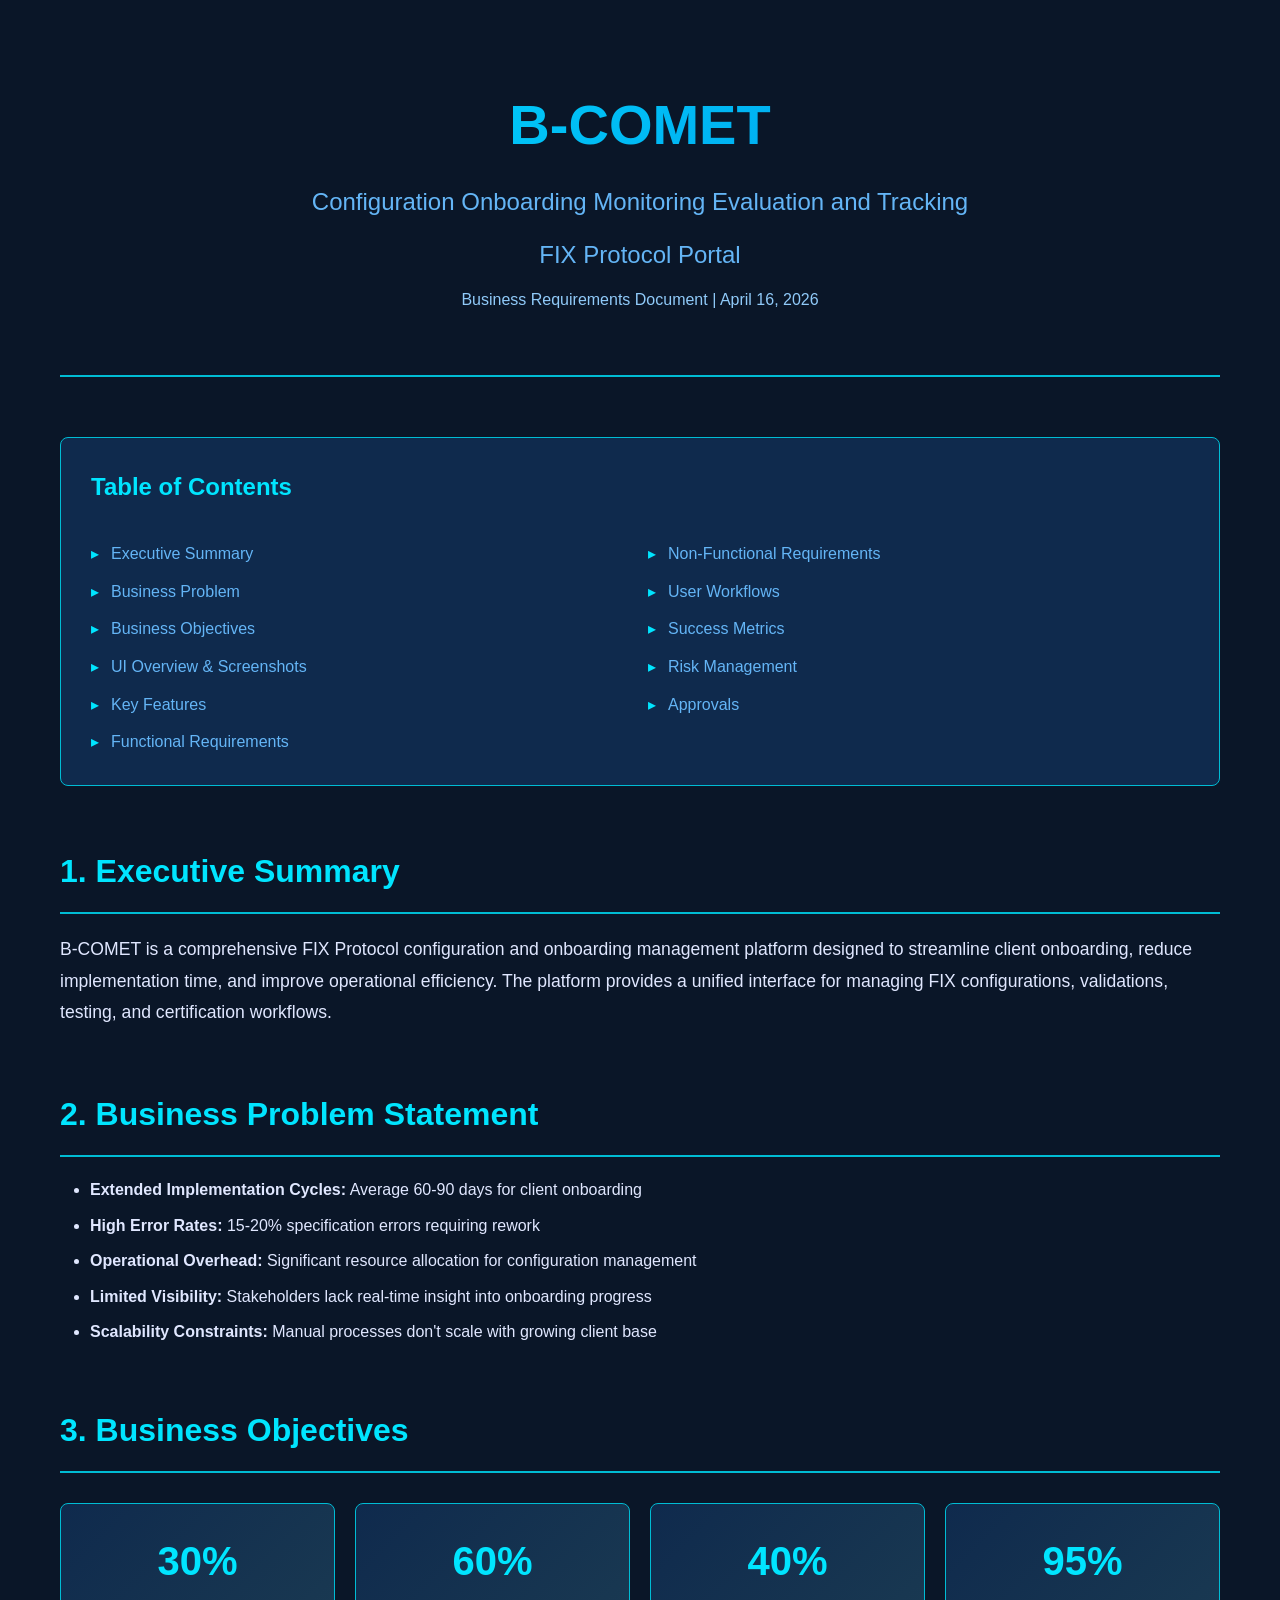
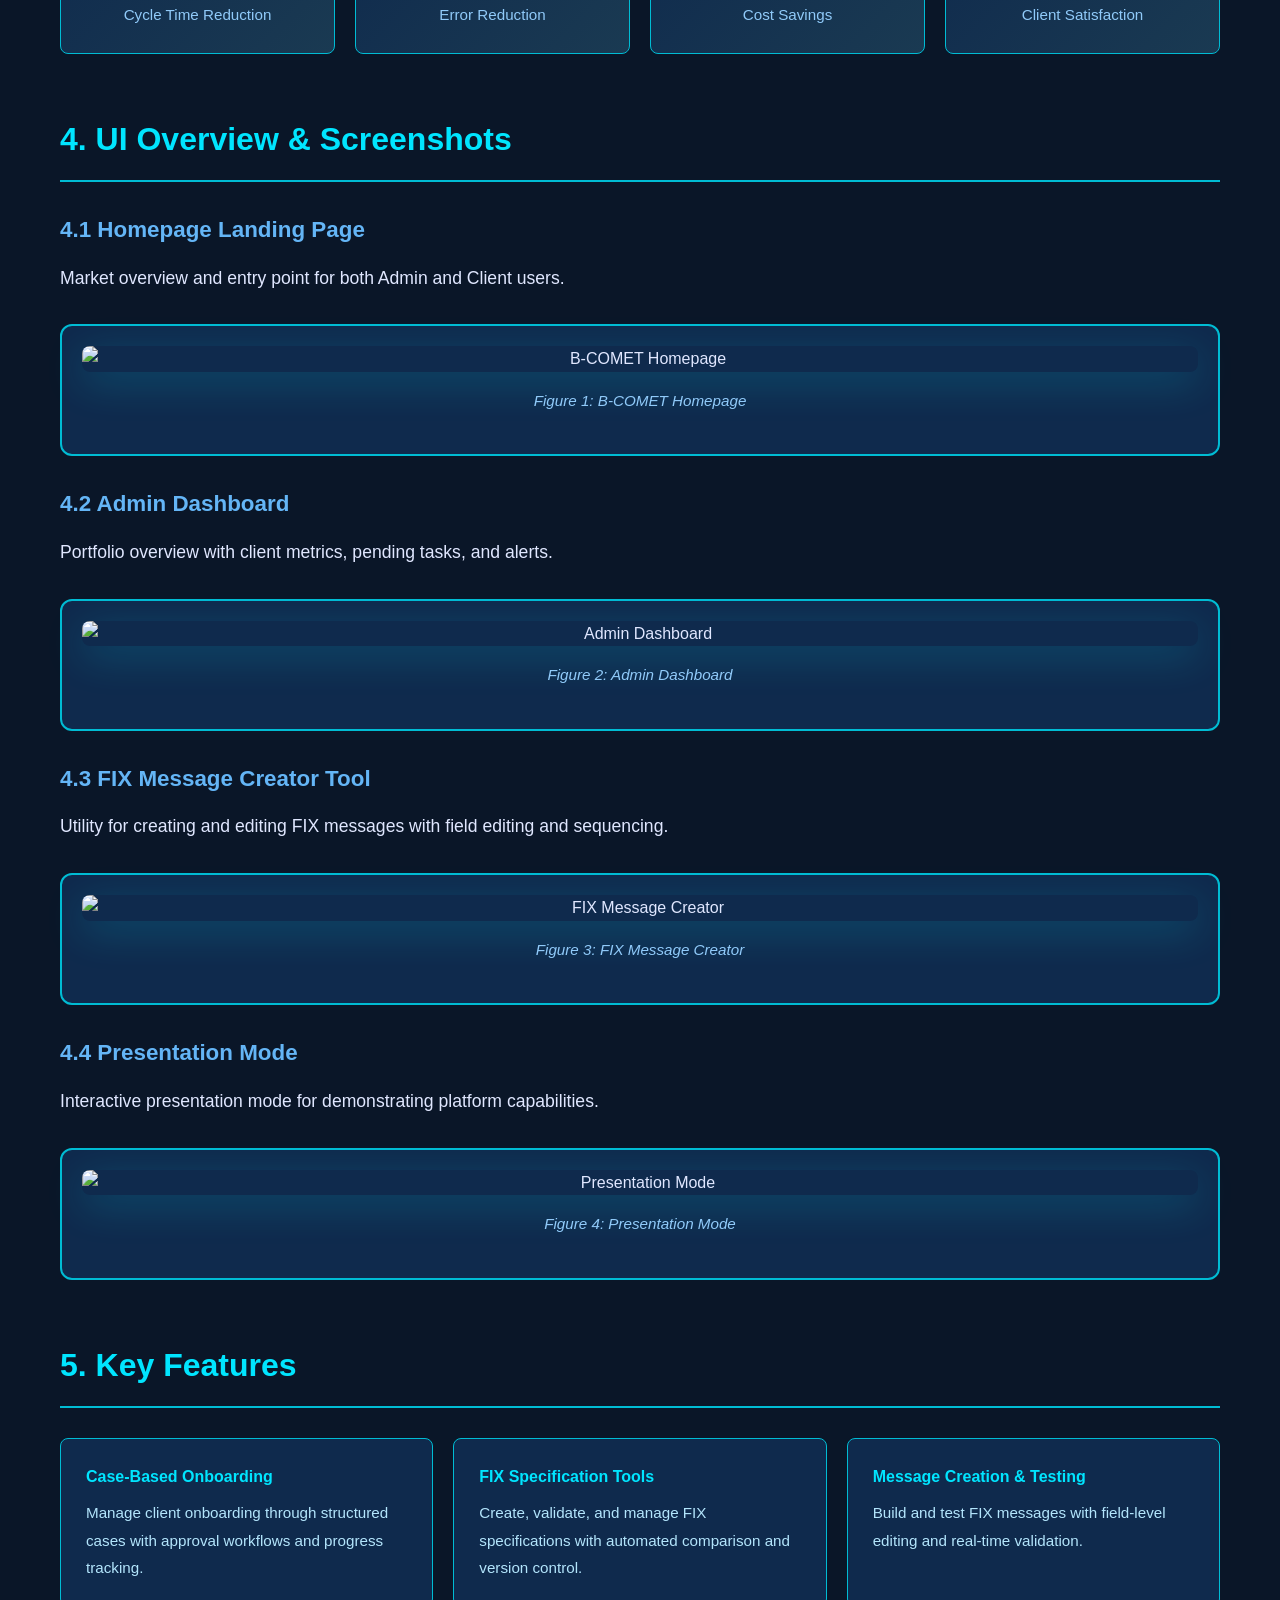
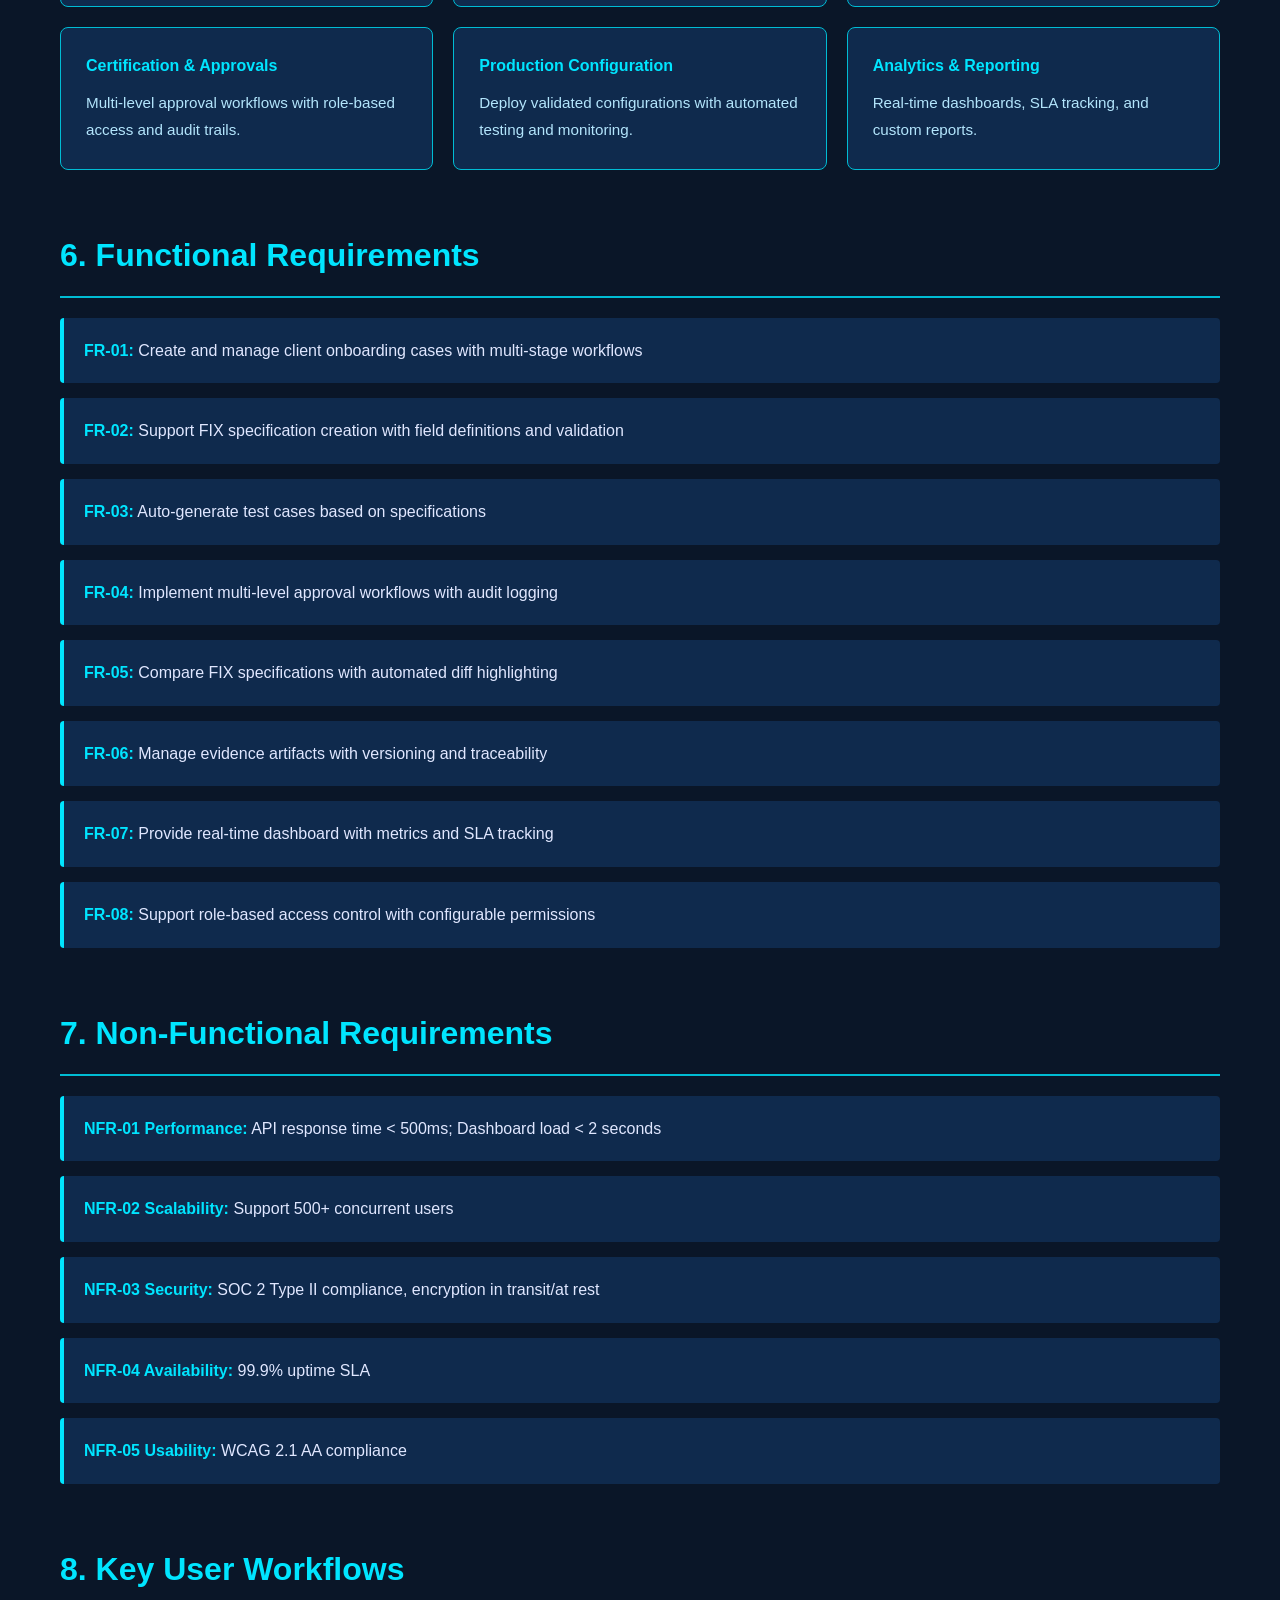
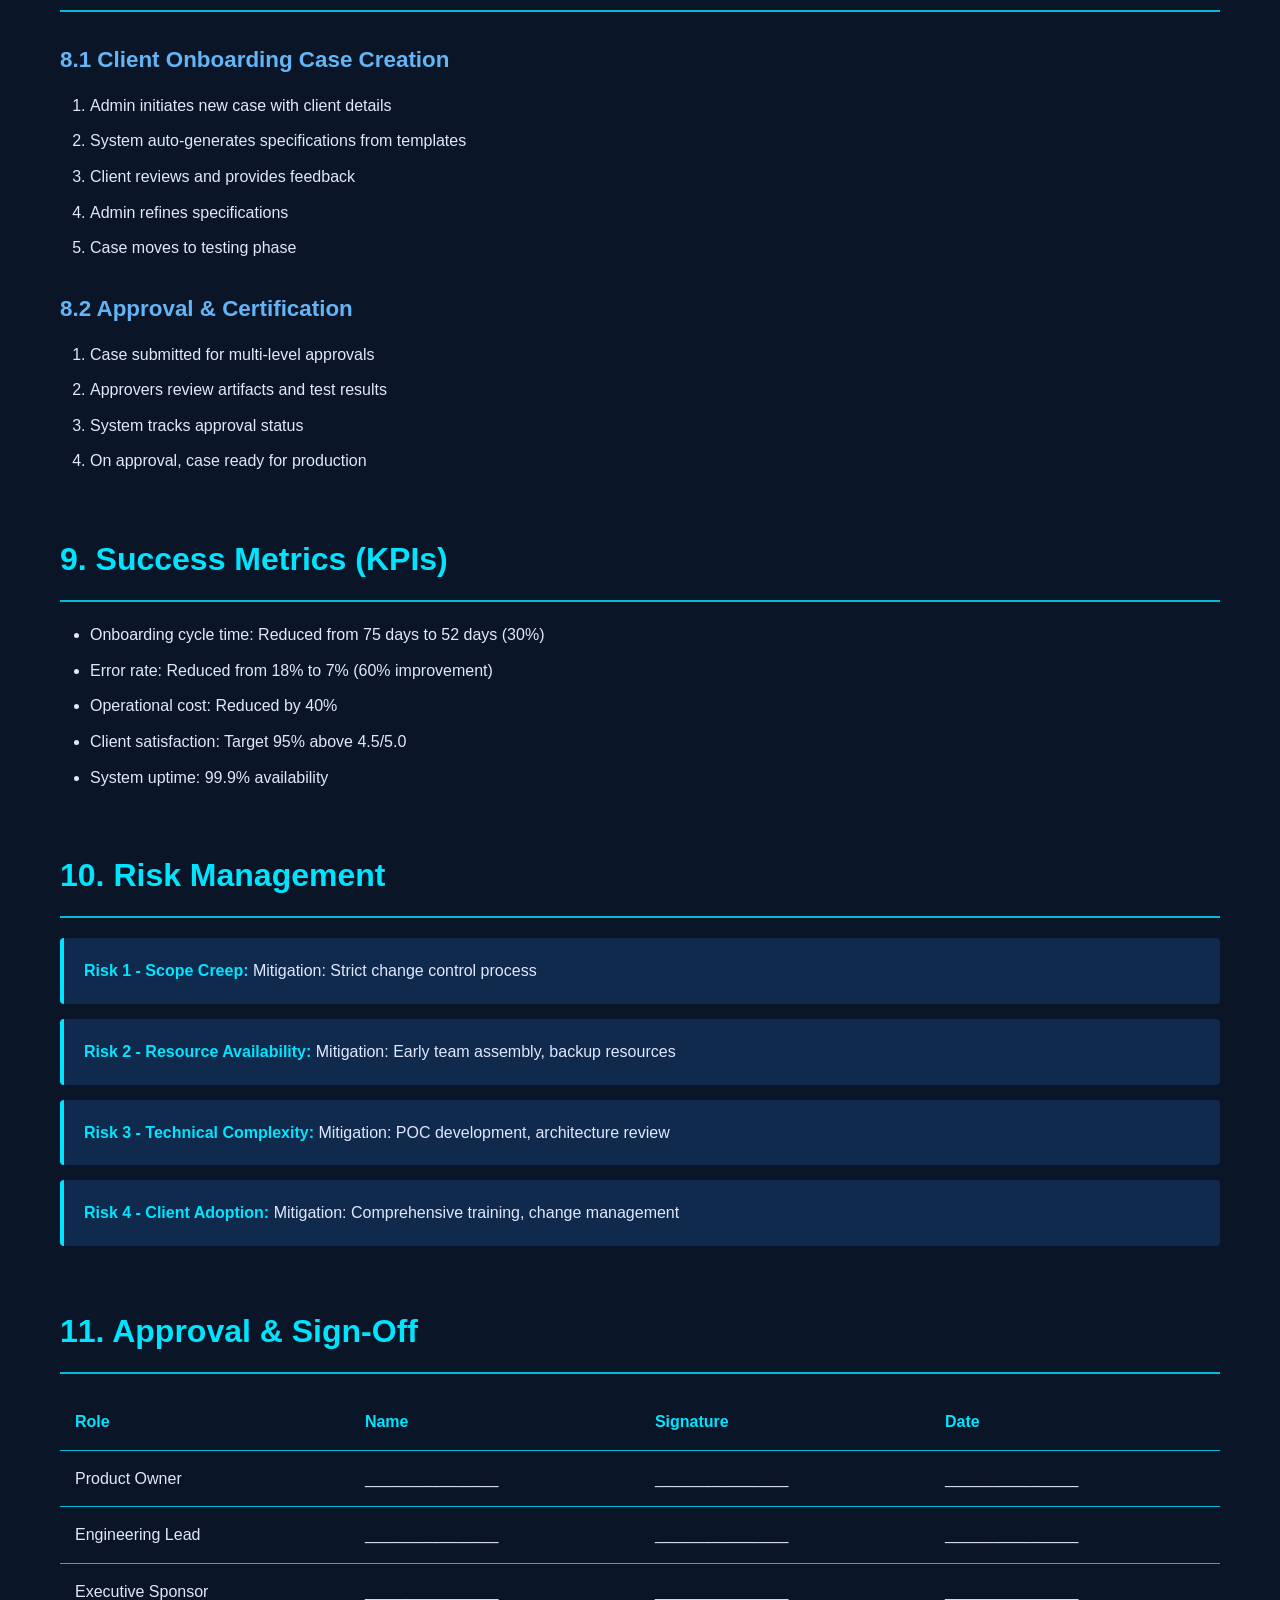
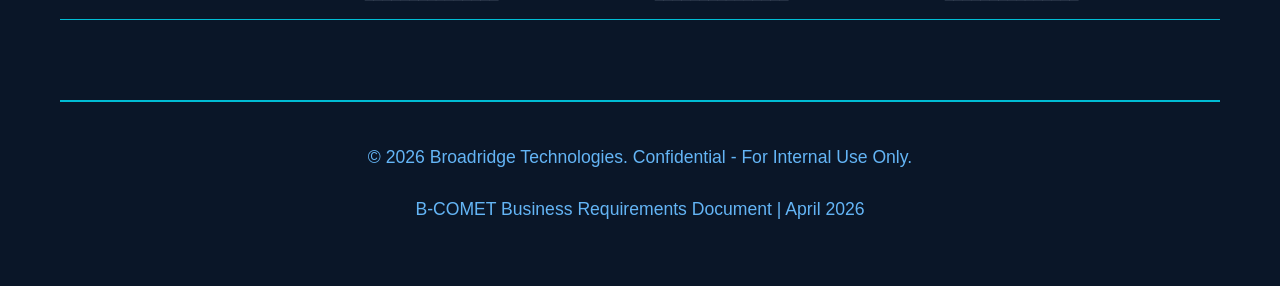
==== public/BRD-B-COMET-FINAL.html @ e797866a "feat: add BRD HTML with embedded PNG screenshots Create Business Requirements Document with responsi" ====
<!DOCTYPE html>
<html lang="en">
<head>
    <meta charset="UTF-8">
    <meta name="viewport" content="width=device-width, initial-scale=1.0">
    <title>B-COMET Business Requirements Document</title>
    <style>
        * { margin: 0; padding: 0; box-sizing: border-box; }
        body { font-family: -apple-system, BlinkMacSystemFont, 'Segoe UI', Roboto, Arial, sans-serif; background-color: #0a1628; color: #e0e7ff; line-height: 1.6; }
        .container { max-width: 1200px; margin: 0 auto; padding: 40px 20px; }
        header { text-align: center; margin-bottom: 60px; padding: 40px 0; border-bottom: 2px solid #00bcd4; }
        h1 { font-size: 3.5rem; margin-bottom: 10px; background: linear-gradient(135deg, #00e5ff 0%, #0091ea 100%); -webkit-background-clip: text; -webkit-text-fill-color: transparent; background-clip: text; }
        .subtitle { font-size: 1.5rem; color: #64b5f6; margin-bottom: 10px; }
        .date { color: #90caf9; font-size: 1rem; }
        section { margin: 60px 0; }
        h2 { font-size: 2rem; color: #00e5ff; margin-bottom: 20px; padding-bottom: 15px; border-bottom: 2px solid #00bcd4; }
        h3 { font-size: 1.4rem; color: #64b5f6; margin-top: 30px; margin-bottom: 15px; }
        p { margin-bottom: 20px; font-size: 1.1rem; line-height: 1.8; }
        .screenshot { margin: 30px 0; text-align: center; background-color: #0f2a4d; padding: 20px; border-radius: 12px; border: 2px solid #00bcd4; }
        .screenshot img { max-width: 100%; height: auto; border-radius: 8px; box-shadow: 0 10px 40px rgba(0, 229, 255, 0.2); display: block; margin: 0 auto; }
        .screenshot-caption { color: #90caf9; font-style: italic; margin-top: 15px; font-size: 0.95rem; }
        .feature-grid { display: grid; grid-template-columns: repeat(auto-fit, minmax(280px, 1fr)); gap: 20px; margin: 30px 0; }
        .feature-card { background-color: #0f2a4d; border: 1px solid #00bcd4; border-radius: 8px; padding: 25px; }
        .feature-card h4 { color: #00e5ff; margin-bottom: 10px; }
        .feature-card p { color: #b3e5fc; font-size: 0.95rem; margin-bottom: 0; }
        ul, ol { margin-left: 30px; margin-bottom: 20px; }
        li { margin-bottom: 10px; }
        .requirement { background-color: #0f2a4d; border-left: 4px solid #00e5ff; padding: 20px; margin: 15px 0; border-radius: 4px; }
        .requirement strong { color: #00e5ff; }
        .metrics-grid { display: grid; grid-template-columns: repeat(auto-fit, minmax(200px, 1fr)); gap: 20px; margin: 30px 0; }
        .metric { background: linear-gradient(135deg, #0f2a4d 0%, #1a3a52 100%); border: 1px solid #00bcd4; padding: 25px; border-radius: 8px; text-align: center; }
        .metric-value { font-size: 2.5rem; font-weight: bold; color: #00e5ff; margin-bottom: 10px; }
        .metric-label { color: #90caf9; font-size: 0.95rem; }
        footer { margin-top: 80px; padding-top: 40px; border-top: 2px solid #00bcd4; text-align: center; color: #64b5f6; }
        .toc { background-color: #0f2a4d; border: 1px solid #00bcd4; border-radius: 8px; padding: 30px; margin: 40px 0; }
        .toc h2 { color: #00e5ff; margin-bottom: 20px; font-size: 1.5rem; border: none; }
        .toc ul { list-style: none; columns: 2; margin: 0; }
        .toc li { margin-bottom: 12px; padding-left: 20px; position: relative; }
        .toc li:before { content: "▸"; position: absolute; left: 0; color: #00e5ff; }
        .toc a { color: #64b5f6; text-decoration: none; }
        .toc a:hover { color: #00e5ff; }
    </style>
</head>
<body>
    <div class="container">
        <header>
            <h1>B-COMET</h1>
            <p class="subtitle">Configuration Onboarding Monitoring Evaluation and Tracking</p>
            <p class="subtitle">FIX Protocol Portal</p>
            <p class="date">Business Requirements Document | April 16, 2026</p>
        </header>

        <div class="toc">
            <h2>Table of Contents</h2>
            <ul>
                <li><a href="#executive-summary">Executive Summary</a></li>
                <li><a href="#business-problem">Business Problem</a></li>
                <li><a href="#objectives">Business Objectives</a></li>
                <li><a href="#ui-overview">UI Overview & Screenshots</a></li>
                <li><a href="#key-features">Key Features</a></li>
                <li><a href="#functional-requirements">Functional Requirements</a></li>
                <li><a href="#nfr">Non-Functional Requirements</a></li>
                <li><a href="#user-workflows">User Workflows</a></li>
                <li><a href="#success-metrics">Success Metrics</a></li>
                <li><a href="#risks">Risk Management</a></li>
                <li><a href="#approval">Approvals</a></li>
            </ul>
        </div>

        <section id="executive-summary">
            <h2>1. Executive Summary</h2>
            <p>B-COMET is a comprehensive FIX Protocol configuration and onboarding management platform designed to streamline client onboarding, reduce implementation time, and improve operational efficiency. The platform provides a unified interface for managing FIX configurations, validations, testing, and certification workflows.</p>
        </section>

        <section id="business-problem">
            <h2>2. Business Problem Statement</h2>
            <ul>
                <li><strong>Extended Implementation Cycles:</strong> Average 60-90 days for client onboarding</li>
                <li><strong>High Error Rates:</strong> 15-20% specification errors requiring rework</li>
                <li><strong>Operational Overhead:</strong> Significant resource allocation for configuration management</li>
                <li><strong>Limited Visibility:</strong> Stakeholders lack real-time insight into onboarding progress</li>
                <li><strong>Scalability Constraints:</strong> Manual processes don't scale with growing client base</li>
            </ul>
        </section>

        <section id="objectives">
            <h2>3. Business Objectives</h2>
            <div class="metrics-grid">
                <div class="metric"><div class="metric-value">30%</div><div class="metric-label">Cycle Time Reduction</div></div>
                <div class="metric"><div class="metric-value">60%</div><div class="metric-label">Error Reduction</div></div>
                <div class="metric"><div class="metric-value">40%</div><div class="metric-label">Cost Savings</div></div>
                <div class="metric"><div class="metric-value">95%</div><div class="metric-label">Client Satisfaction</div></div>
            </div>
        </section>

        <section id="ui-overview">
            <h2>4. UI Overview & Screenshots</h2>
            
            <h3>4.1 Homepage Landing Page</h3>
            <p>Market overview and entry point for both Admin and Client users.</p>
            <div class="screenshot">
                <img src="/brd-screenshot-1.png" alt="B-COMET Homepage">
                <p class="screenshot-caption">Figure 1: B-COMET Homepage</p>
            </div>

            <h3>4.2 Admin Dashboard</h3>
            <p>Portfolio overview with client metrics, pending tasks, and alerts.</p>
            <div class="screenshot">
                <img src="/brd-screenshot-2.png" alt="Admin Dashboard">
                <p class="screenshot-caption">Figure 2: Admin Dashboard</p>
            </div>

            <h3>4.3 FIX Message Creator Tool</h3>
            <p>Utility for creating and editing FIX messages with field editing and sequencing.</p>
            <div class="screenshot">
                <img src="/brd-screenshot-3.png" alt="FIX Message Creator">
                <p class="screenshot-caption">Figure 3: FIX Message Creator</p>
            </div>

            <h3>4.4 Presentation Mode</h3>
            <p>Interactive presentation mode for demonstrating platform capabilities.</p>
            <div class="screenshot">
                <img src="/brd-screenshot-4.png" alt="Presentation Mode">
                <p class="screenshot-caption">Figure 4: Presentation Mode</p>
            </div>
        </section>

        <section id="key-features">
            <h2>5. Key Features</h2>
            <div class="feature-grid">
                <div class="feature-card"><h4>Case-Based Onboarding</h4><p>Manage client onboarding through structured cases with approval workflows and progress tracking.</p></div>
                <div class="feature-card"><h4>FIX Specification Tools</h4><p>Create, validate, and manage FIX specifications with automated comparison and version control.</p></div>
                <div class="feature-card"><h4>Message Creation & Testing</h4><p>Build and test FIX messages with field-level editing and real-time validation.</p></div>
                <div class="feature-card"><h4>Certification & Approvals</h4><p>Multi-level approval workflows with role-based access and audit trails.</p></div>
                <div class="feature-card"><h4>Production Configuration</h4><p>Deploy validated configurations with automated testing and monitoring.</p></div>
                <div class="feature-card"><h4>Analytics & Reporting</h4><p>Real-time dashboards, SLA tracking, and custom reports.</p></div>
            </div>
        </section>

        <section id="functional-requirements">
            <h2>6. Functional Requirements</h2>
            <div class="requirement"><strong>FR-01:</strong> Create and manage client onboarding cases with multi-stage workflows</div>
            <div class="requirement"><strong>FR-02:</strong> Support FIX specification creation with field definitions and validation</div>
            <div class="requirement"><strong>FR-03:</strong> Auto-generate test cases based on specifications</div>
            <div class="requirement"><strong>FR-04:</strong> Implement multi-level approval workflows with audit logging</div>
            <div class="requirement"><strong>FR-05:</strong> Compare FIX specifications with automated diff highlighting</div>
            <div class="requirement"><strong>FR-06:</strong> Manage evidence artifacts with versioning and traceability</div>
            <div class="requirement"><strong>FR-07:</strong> Provide real-time dashboard with metrics and SLA tracking</div>
            <div class="requirement"><strong>FR-08:</strong> Support role-based access control with configurable permissions</div>
        </section>

        <section id="nfr">
            <h2>7. Non-Functional Requirements</h2>
            <div class="requirement"><strong>NFR-01 Performance:</strong> API response time < 500ms; Dashboard load < 2 seconds</div>
            <div class="requirement"><strong>NFR-02 Scalability:</strong> Support 500+ concurrent users</div>
            <div class="requirement"><strong>NFR-03 Security:</strong> SOC 2 Type II compliance, encryption in transit/at rest</div>
            <div class="requirement"><strong>NFR-04 Availability:</strong> 99.9% uptime SLA</div>
            <div class="requirement"><strong>NFR-05 Usability:</strong> WCAG 2.1 AA compliance</div>
        </section>

        <section id="user-workflows">
            <h2>8. Key User Workflows</h2>
            <h3>8.1 Client Onboarding Case Creation</h3>
            <ol>
                <li>Admin initiates new case with client details</li>
                <li>System auto-generates specifications from templates</li>
                <li>Client reviews and provides feedback</li>
                <li>Admin refines specifications</li>
                <li>Case moves to testing phase</li>
            </ol>
            <h3>8.2 Approval & Certification</h3>
            <ol>
                <li>Case submitted for multi-level approvals</li>
                <li>Approvers review artifacts and test results</li>
                <li>System tracks approval status</li>
                <li>On approval, case ready for production</li>
            </ol>
        </section>

        <section id="success-metrics">
            <h2>9. Success Metrics (KPIs)</h2>
            <ul>
                <li>Onboarding cycle time: Reduced from 75 days to 52 days (30%)</li>
                <li>Error rate: Reduced from 18% to 7% (60% improvement)</li>
                <li>Operational cost: Reduced by 40%</li>
                <li>Client satisfaction: Target 95% above 4.5/5.0</li>
                <li>System uptime: 99.9% availability</li>
            </ul>
        </section>

        <section id="risks">
            <h2>10. Risk Management</h2>
            <div class="requirement"><strong>Risk 1 - Scope Creep:</strong> Mitigation: Strict change control process</div>
            <div class="requirement"><strong>Risk 2 - Resource Availability:</strong> Mitigation: Early team assembly, backup resources</div>
            <div class="requirement"><strong>Risk 3 - Technical Complexity:</strong> Mitigation: POC development, architecture review</div>
            <div class="requirement"><strong>Risk 4 - Client Adoption:</strong> Mitigation: Comprehensive training, change management</div>
        </section>

        <section id="approval">
            <h2>11. Approval & Sign-Off</h2>
            <table style="width: 100%; border-collapse: collapse;">
                <tr style="border-bottom: 1px solid #00bcd4;">
                    <th style="text-align: left; padding: 15px; color: #00e5ff;">Role</th>
                    <th style="text-align: left; padding: 15px; color: #00e5ff;">Name</th>
                    <th style="text-align: left; padding: 15px; color: #00e5ff;">Signature</th>
                    <th style="text-align: left; padding: 15px; color: #00e5ff;">Date</th>
                </tr>
                <tr style="border-bottom: 1px solid #00bcd4;"><td style="padding: 15px;">Product Owner</td><td style="padding: 15px;">_______________</td><td style="padding: 15px;">_______________</td><td style="padding: 15px;">_______________</td></tr>
                <tr style="border-bottom: 1px solid #00bcd4;"><td style="padding: 15px;">Engineering Lead</td><td style="padding: 15px;">_______________</td><td style="padding: 15px;">_______________</td><td style="padding: 15px;">_______________</td></tr>
                <tr style="border-bottom: 1px solid #00bcd4;"><td style="padding: 15px;">Executive Sponsor</td><td style="padding: 15px;">_______________</td><td style="padding: 15px;">_______________</td><td style="padding: 15px;">_______________</td></tr>
            </table>
        </section>

        <footer>
            <p>&copy; 2026 Broadridge Technologies. Confidential - For Internal Use Only.</p>
            <p>B-COMET Business Requirements Document | April 2026</p>
        </footer>
    </div>
</body>
</html>
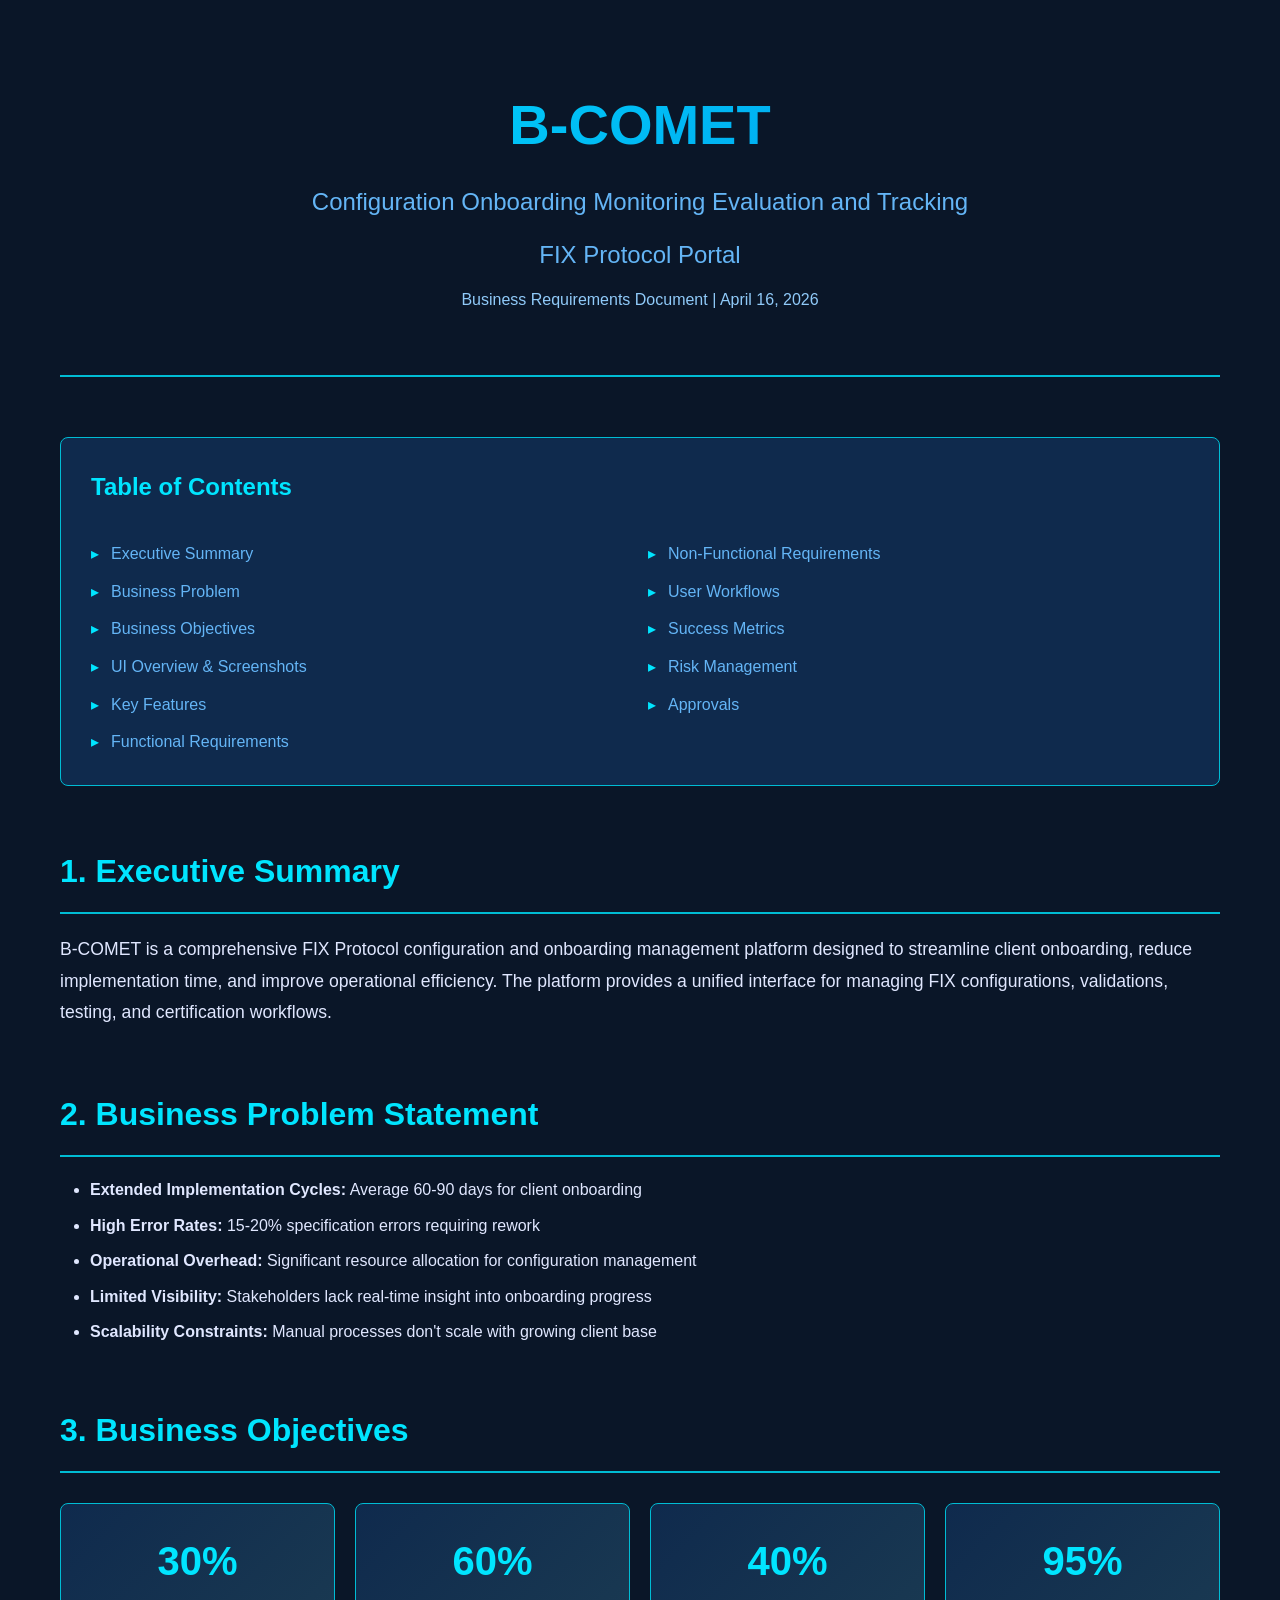
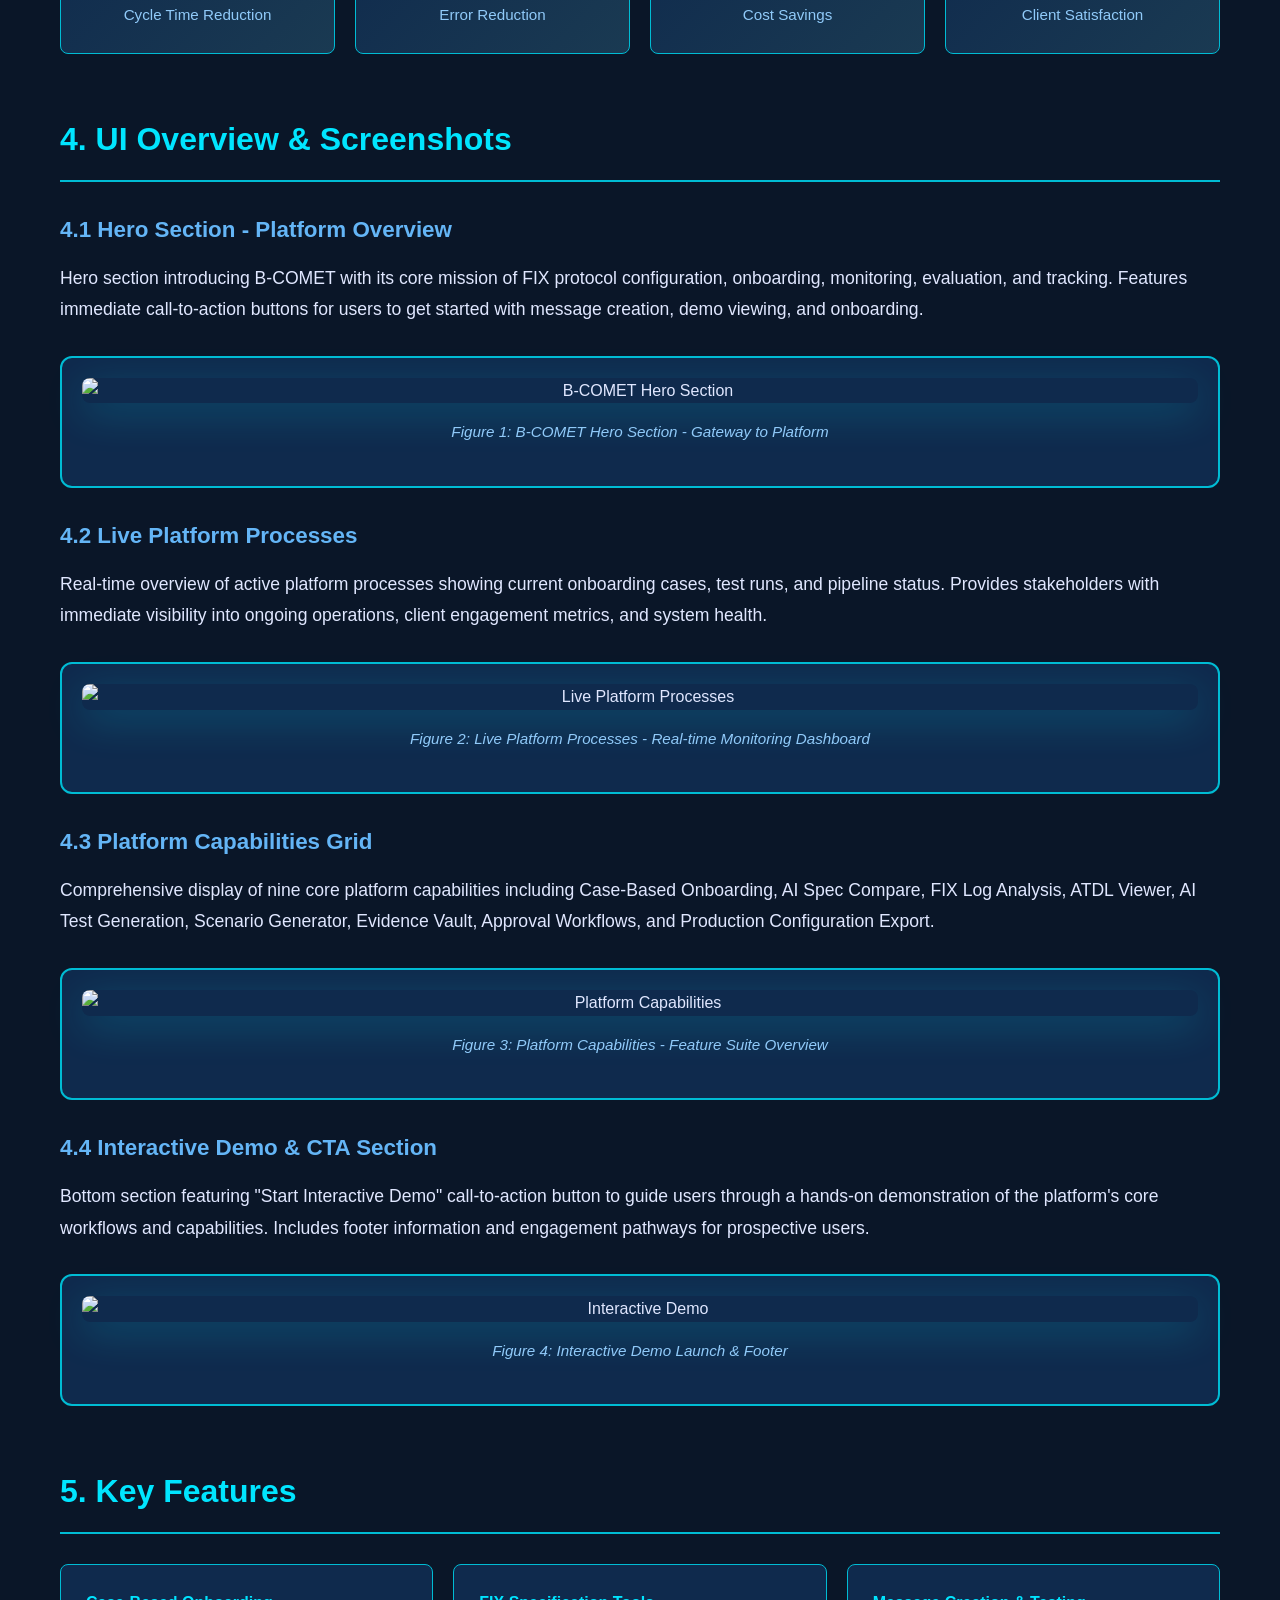
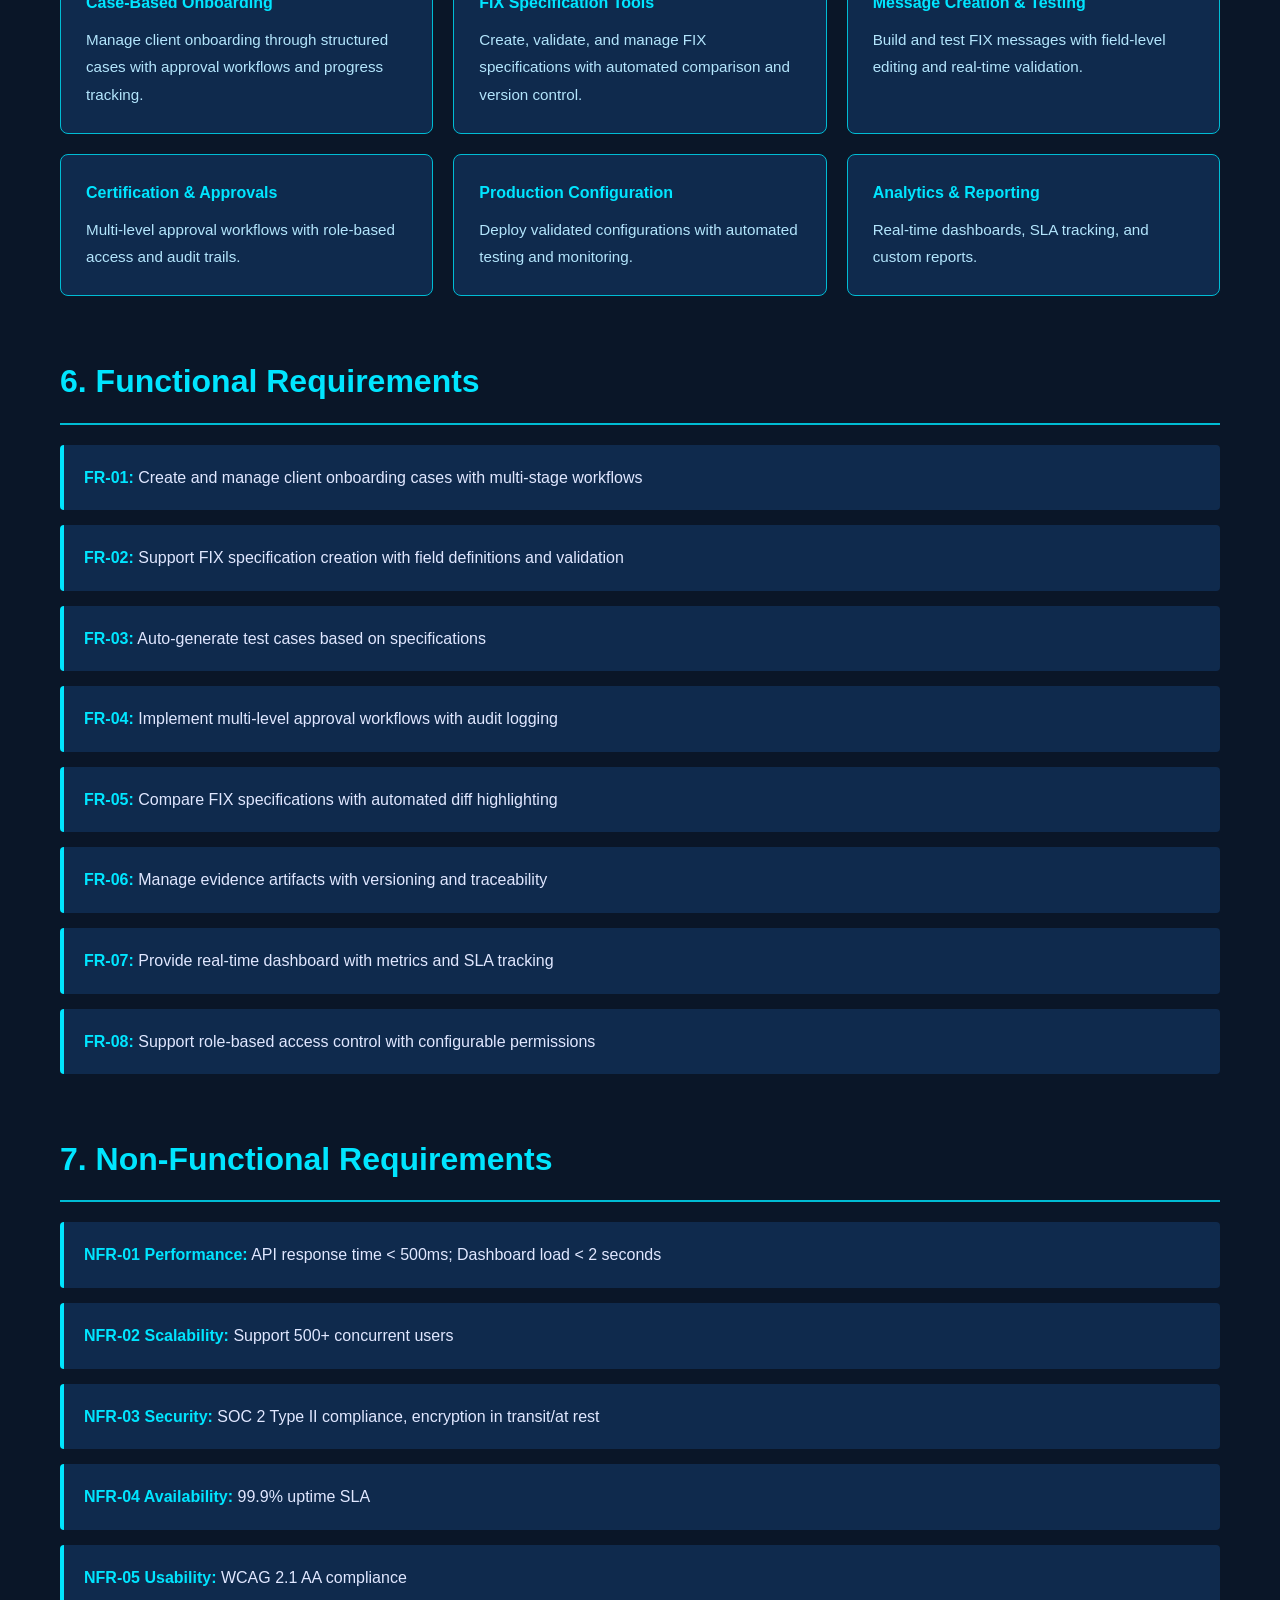
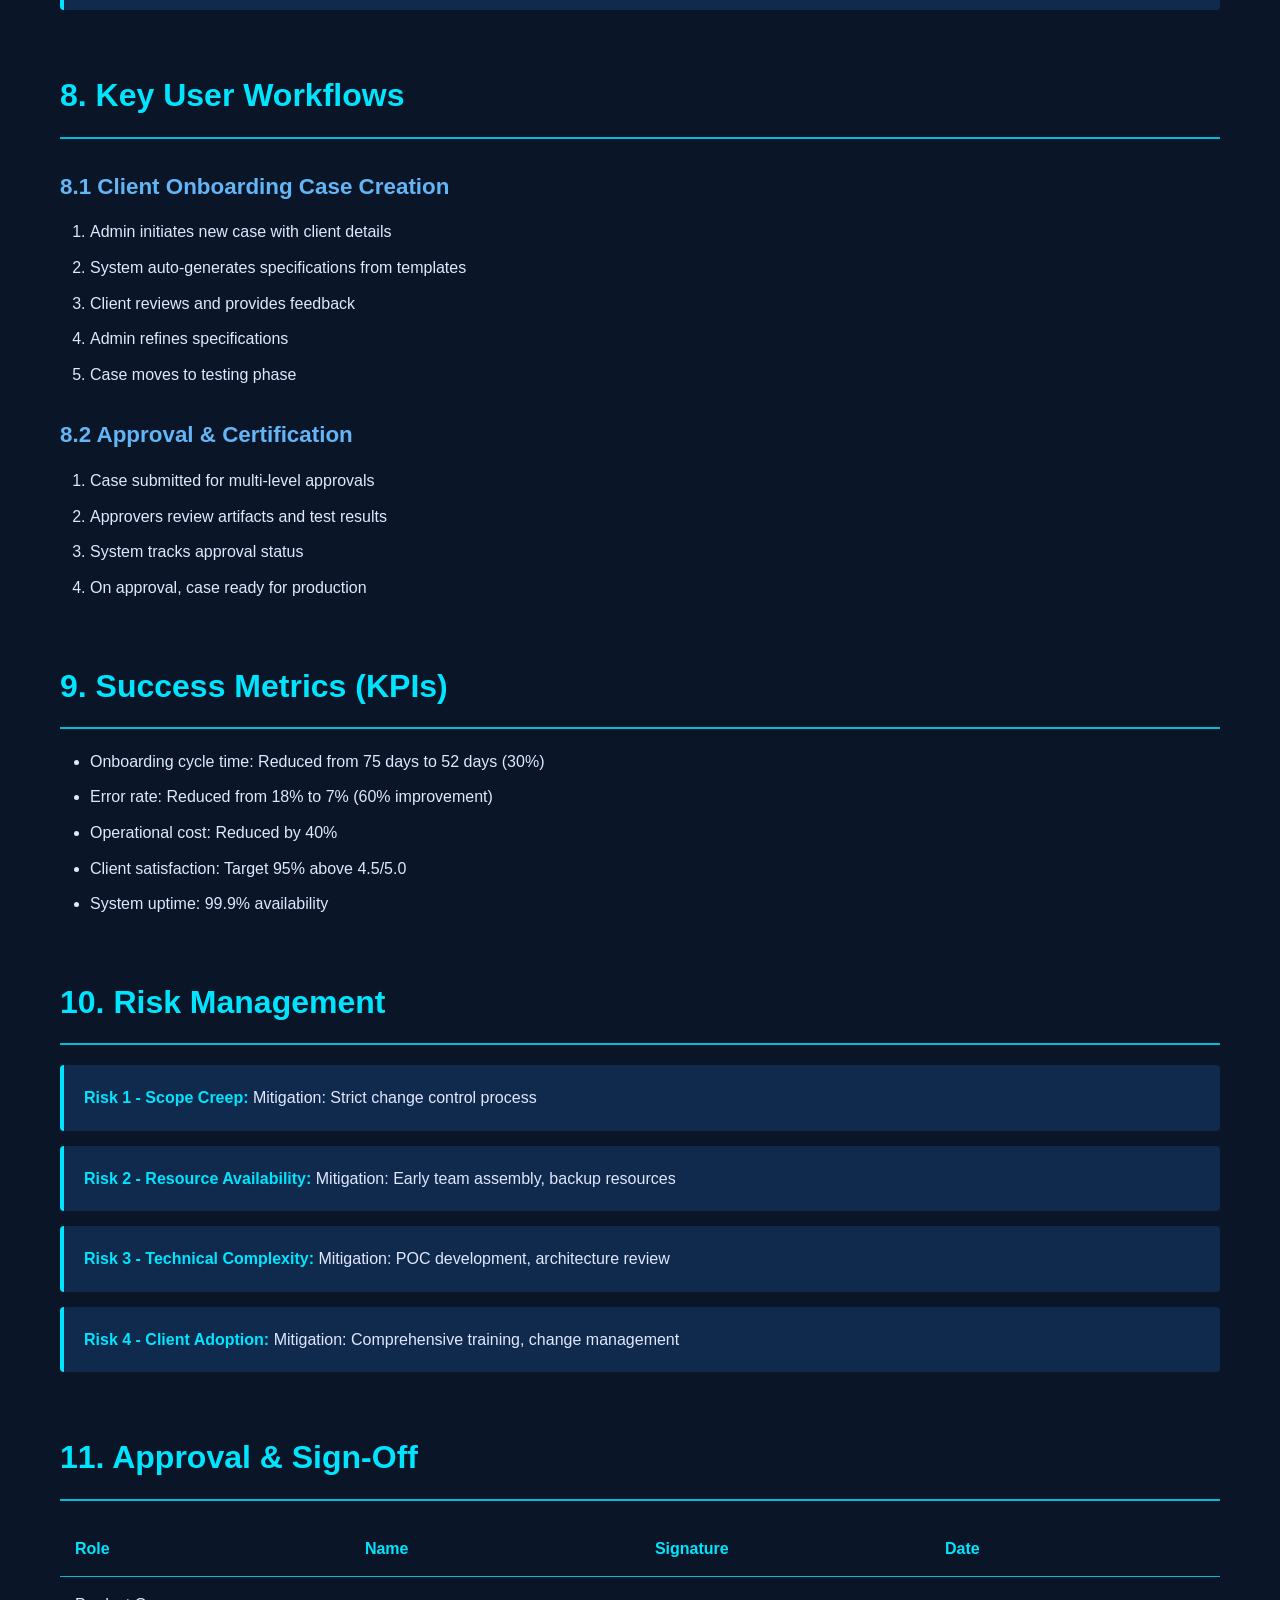
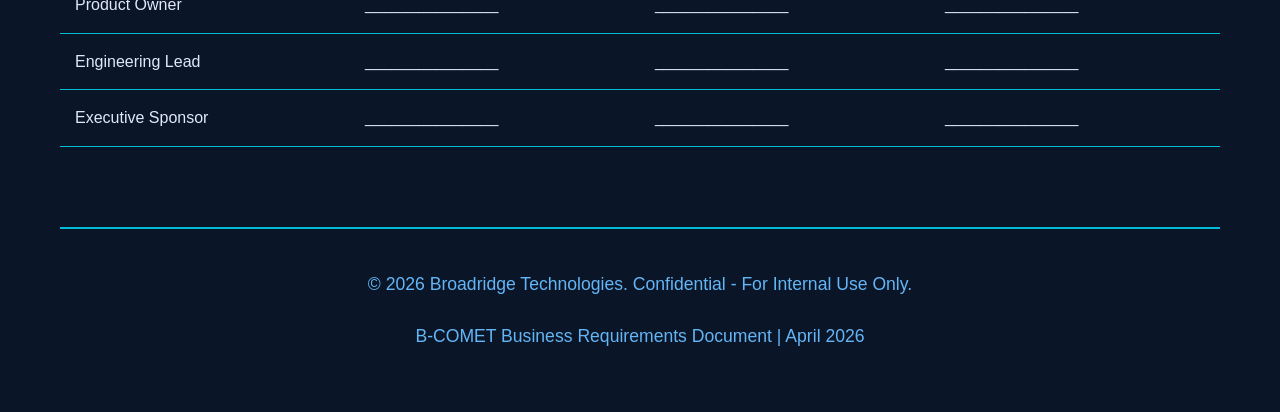
==== commit ed20f364: "update BRD with screenshots from different sections of B-COMET platform" ====
--- a/public/BRD-B-COMET-FINAL.html
+++ b/public/BRD-B-COMET-FINAL.html
@@ -96,32 +96,32 @@
         <section id="ui-overview">
             <h2>4. UI Overview & Screenshots</h2>
             
-            <h3>4.1 Homepage Landing Page</h3>
-            <p>Market overview and entry point for both Admin and Client users.</p>
-            <div class="screenshot">
-                <img src="/brd-screenshot-1.png" alt="B-COMET Homepage">
-                <p class="screenshot-caption">Figure 1: B-COMET Homepage</p>
-            </div>
-
-            <h3>4.2 Admin Dashboard</h3>
-            <p>Portfolio overview with client metrics, pending tasks, and alerts.</p>
-            <div class="screenshot">
-                <img src="/brd-screenshot-2.png" alt="Admin Dashboard">
-                <p class="screenshot-caption">Figure 2: Admin Dashboard</p>
-            </div>
-
-            <h3>4.3 FIX Message Creator Tool</h3>
-            <p>Utility for creating and editing FIX messages with field editing and sequencing.</p>
-            <div class="screenshot">
-                <img src="/brd-screenshot-3.png" alt="FIX Message Creator">
-                <p class="screenshot-caption">Figure 3: FIX Message Creator</p>
-            </div>
-
-            <h3>4.4 Presentation Mode</h3>
-            <p>Interactive presentation mode for demonstrating platform capabilities.</p>
-            <div class="screenshot">
-                <img src="/brd-screenshot-4.png" alt="Presentation Mode">
-                <p class="screenshot-caption">Figure 4: Presentation Mode</p>
+            <h3>4.1 Hero Section - Platform Overview</h3>
+            <p>Hero section introducing B-COMET with its core mission of FIX protocol configuration, onboarding, monitoring, evaluation, and tracking. Features immediate call-to-action buttons for users to get started with message creation, demo viewing, and onboarding.</p>
+            <div class="screenshot">
+                <img src="/brd-screenshot-1.png" alt="B-COMET Hero Section">
+                <p class="screenshot-caption">Figure 1: B-COMET Hero Section - Gateway to Platform</p>
+            </div>
+
+            <h3>4.2 Live Platform Processes</h3>
+            <p>Real-time overview of active platform processes showing current onboarding cases, test runs, and pipeline status. Provides stakeholders with immediate visibility into ongoing operations, client engagement metrics, and system health.</p>
+            <div class="screenshot">
+                <img src="/brd-screenshot-2.png" alt="Live Platform Processes">
+                <p class="screenshot-caption">Figure 2: Live Platform Processes - Real-time Monitoring Dashboard</p>
+            </div>
+
+            <h3>4.3 Platform Capabilities Grid</h3>
+            <p>Comprehensive display of nine core platform capabilities including Case-Based Onboarding, AI Spec Compare, FIX Log Analysis, ATDL Viewer, AI Test Generation, Scenario Generator, Evidence Vault, Approval Workflows, and Production Configuration Export.</p>
+            <div class="screenshot">
+                <img src="/brd-screenshot-3.png" alt="Platform Capabilities">
+                <p class="screenshot-caption">Figure 3: Platform Capabilities - Feature Suite Overview</p>
+            </div>
+
+            <h3>4.4 Interactive Demo & CTA Section</h3>
+            <p>Bottom section featuring "Start Interactive Demo" call-to-action button to guide users through a hands-on demonstration of the platform&apos;s core workflows and capabilities. Includes footer information and engagement pathways for prospective users.</p>
+            <div class="screenshot">
+                <img src="/brd-screenshot-4.png" alt="Interactive Demo">
+                <p class="screenshot-caption">Figure 4: Interactive Demo Launch & Footer</p>
             </div>
         </section>
 
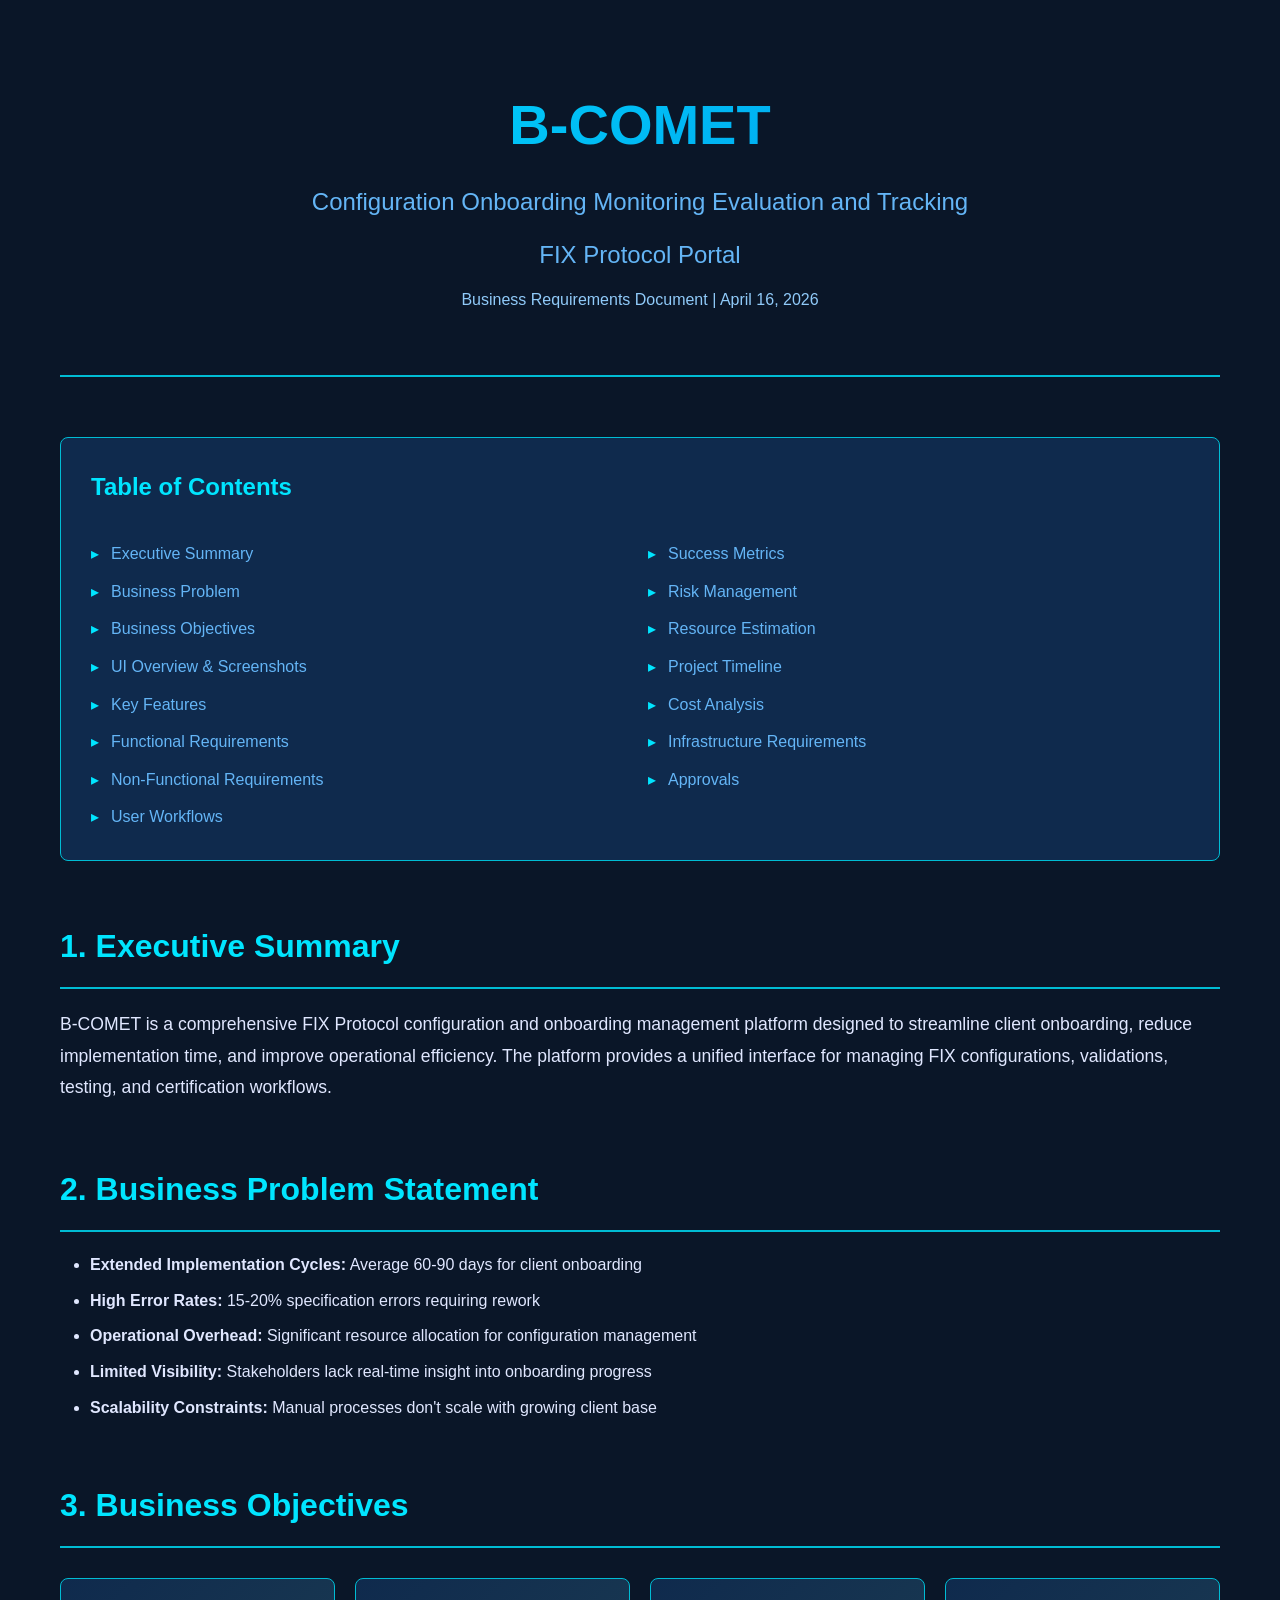
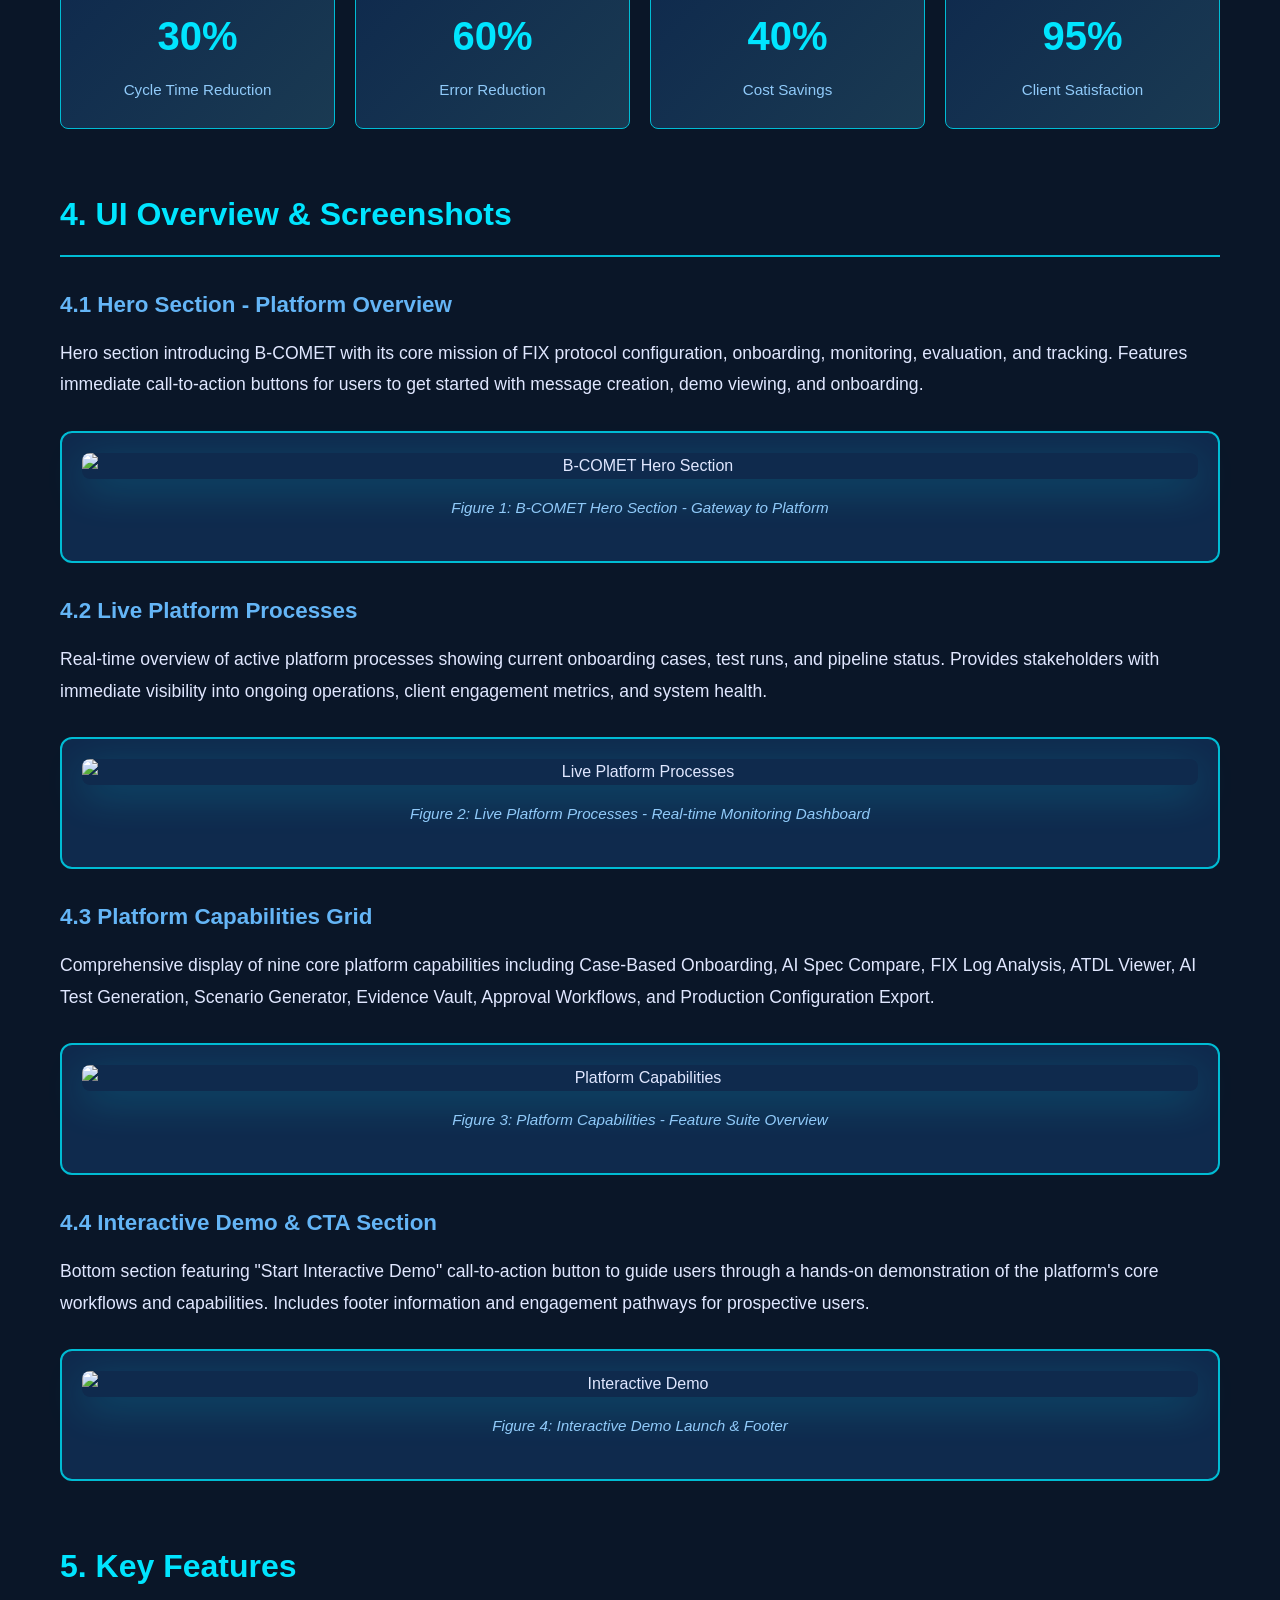
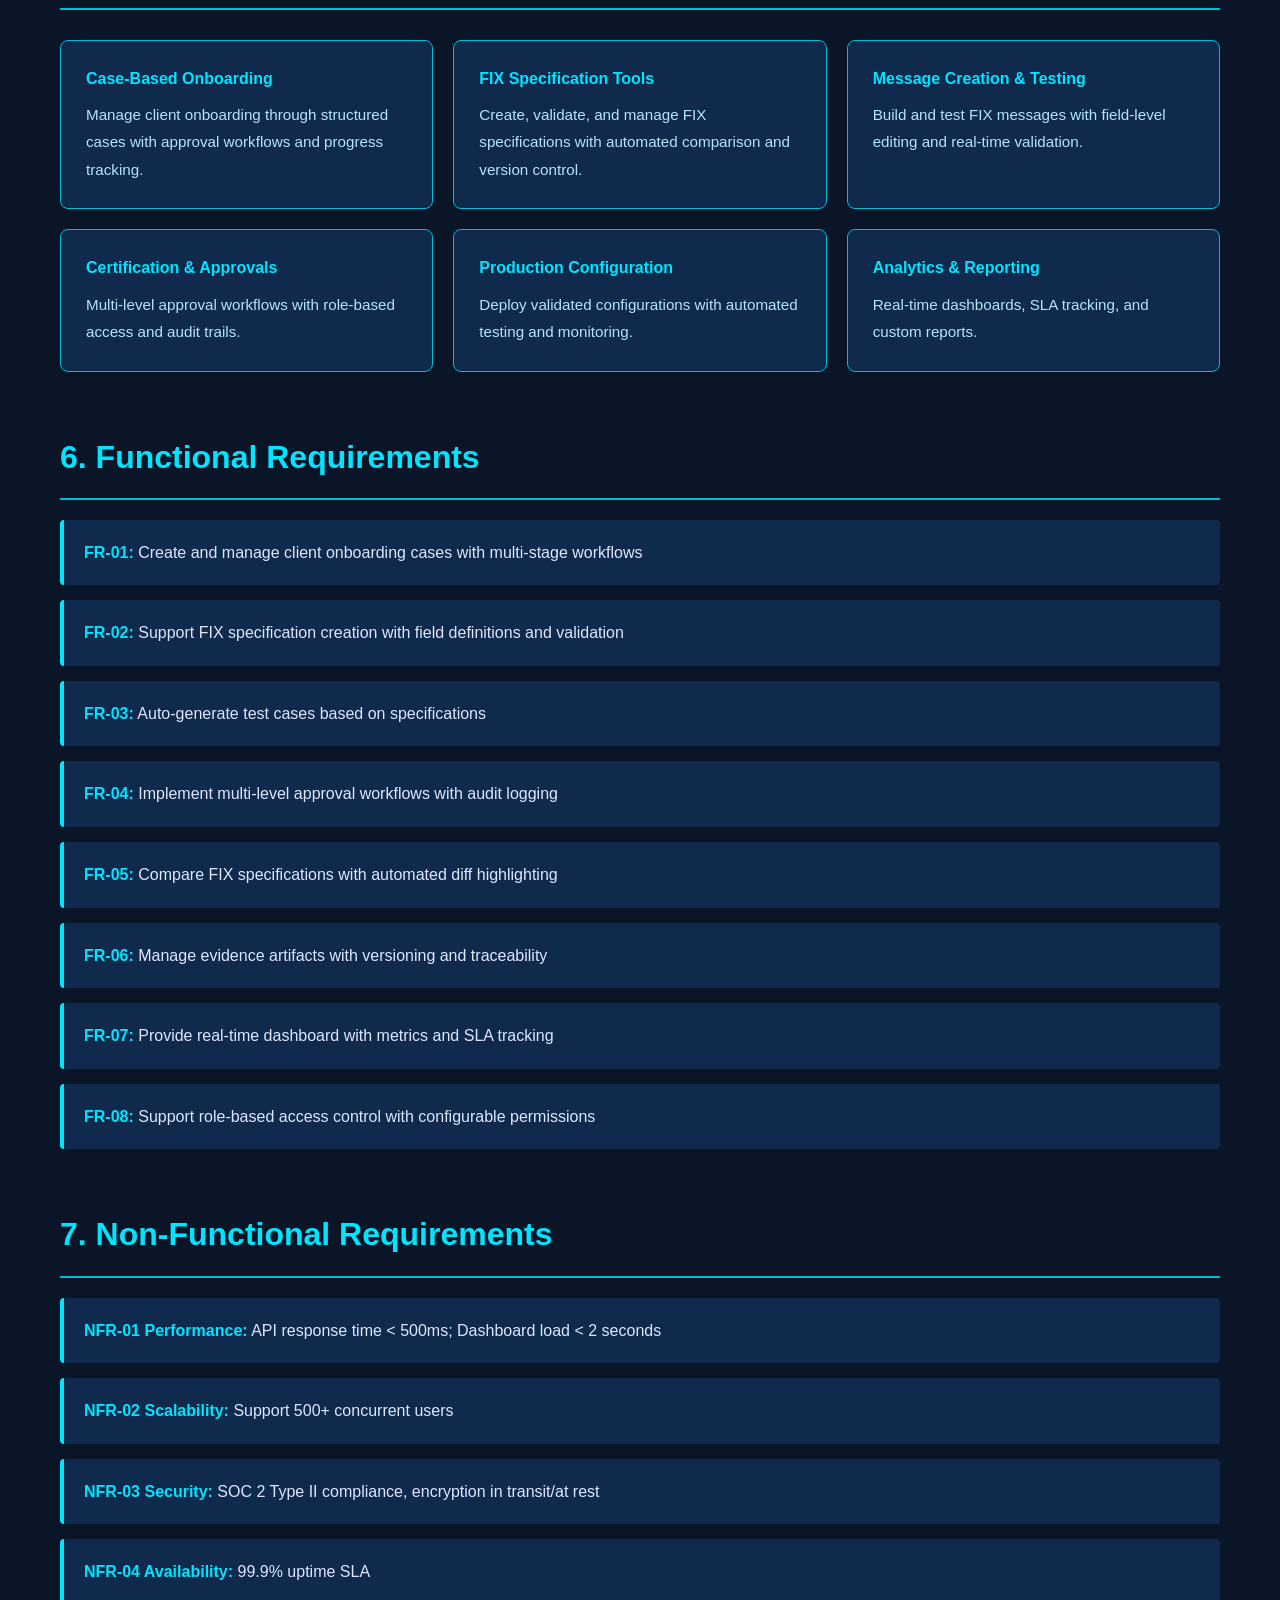
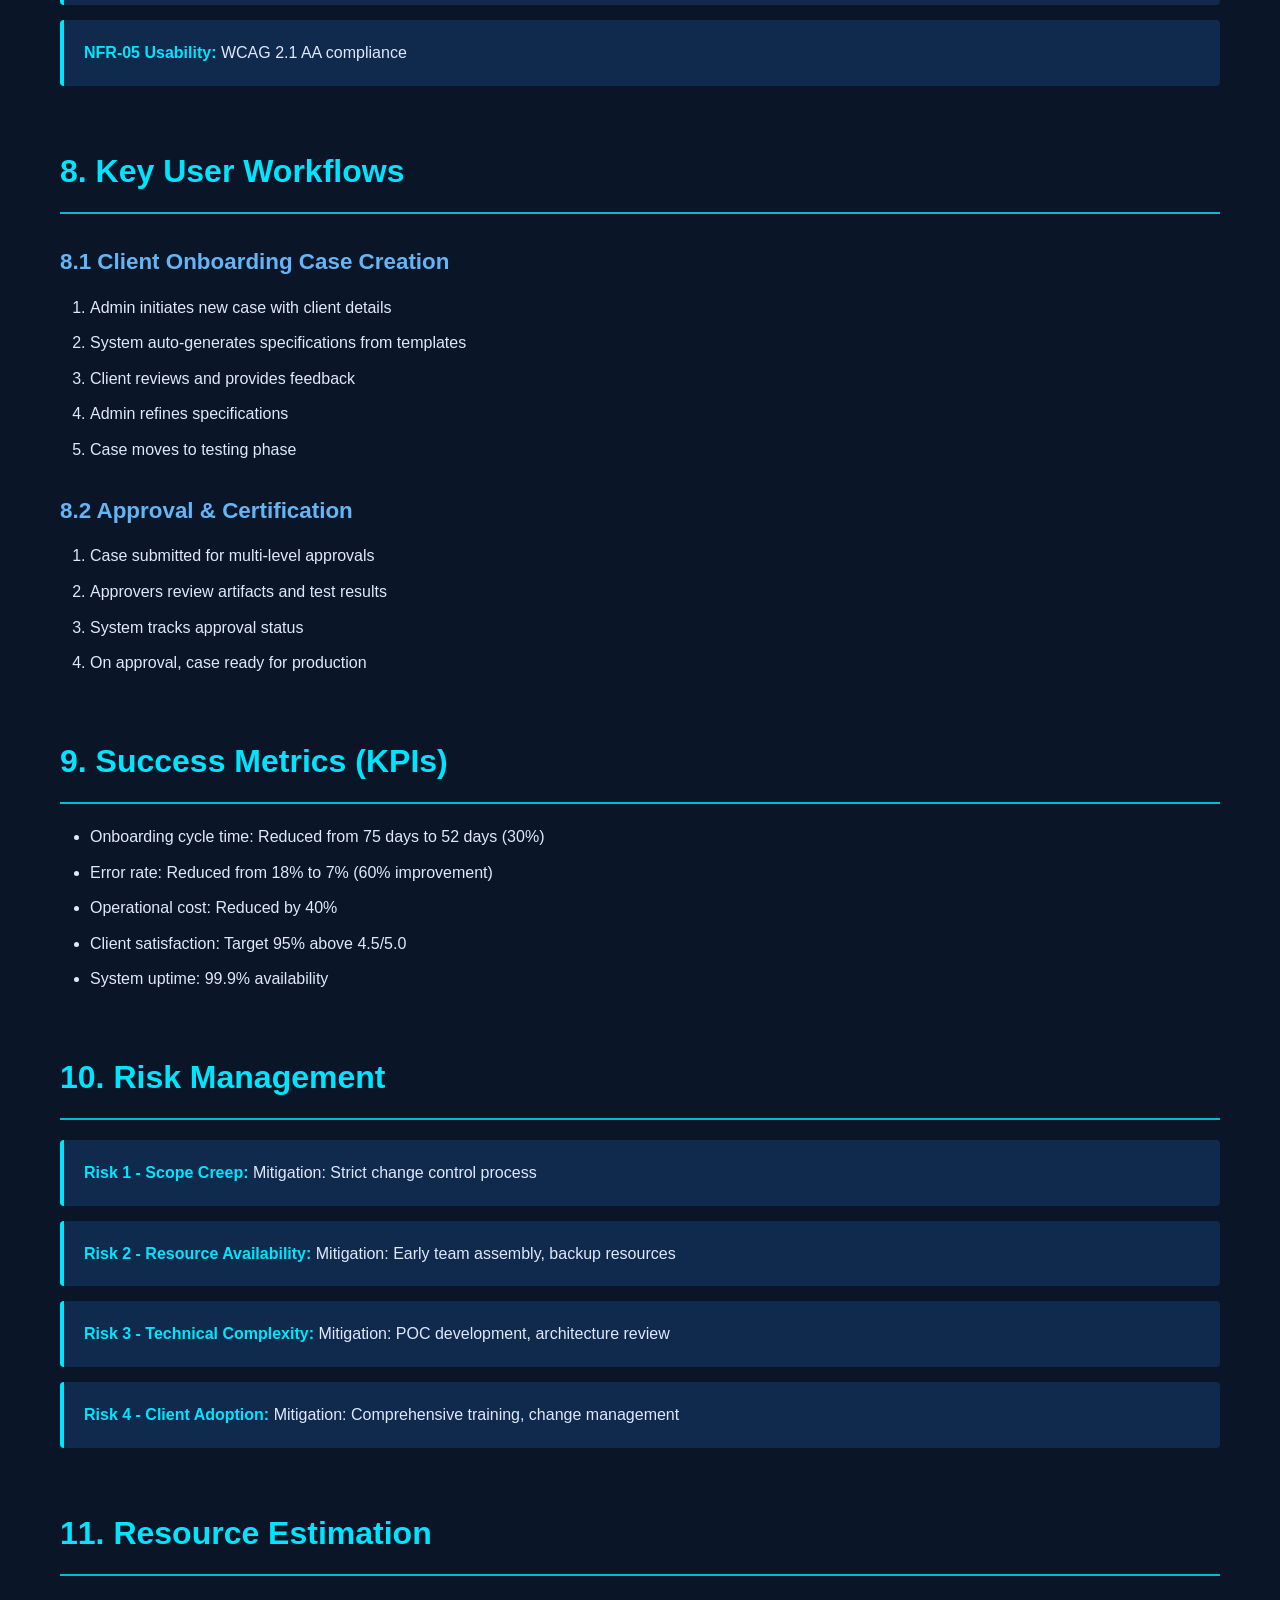
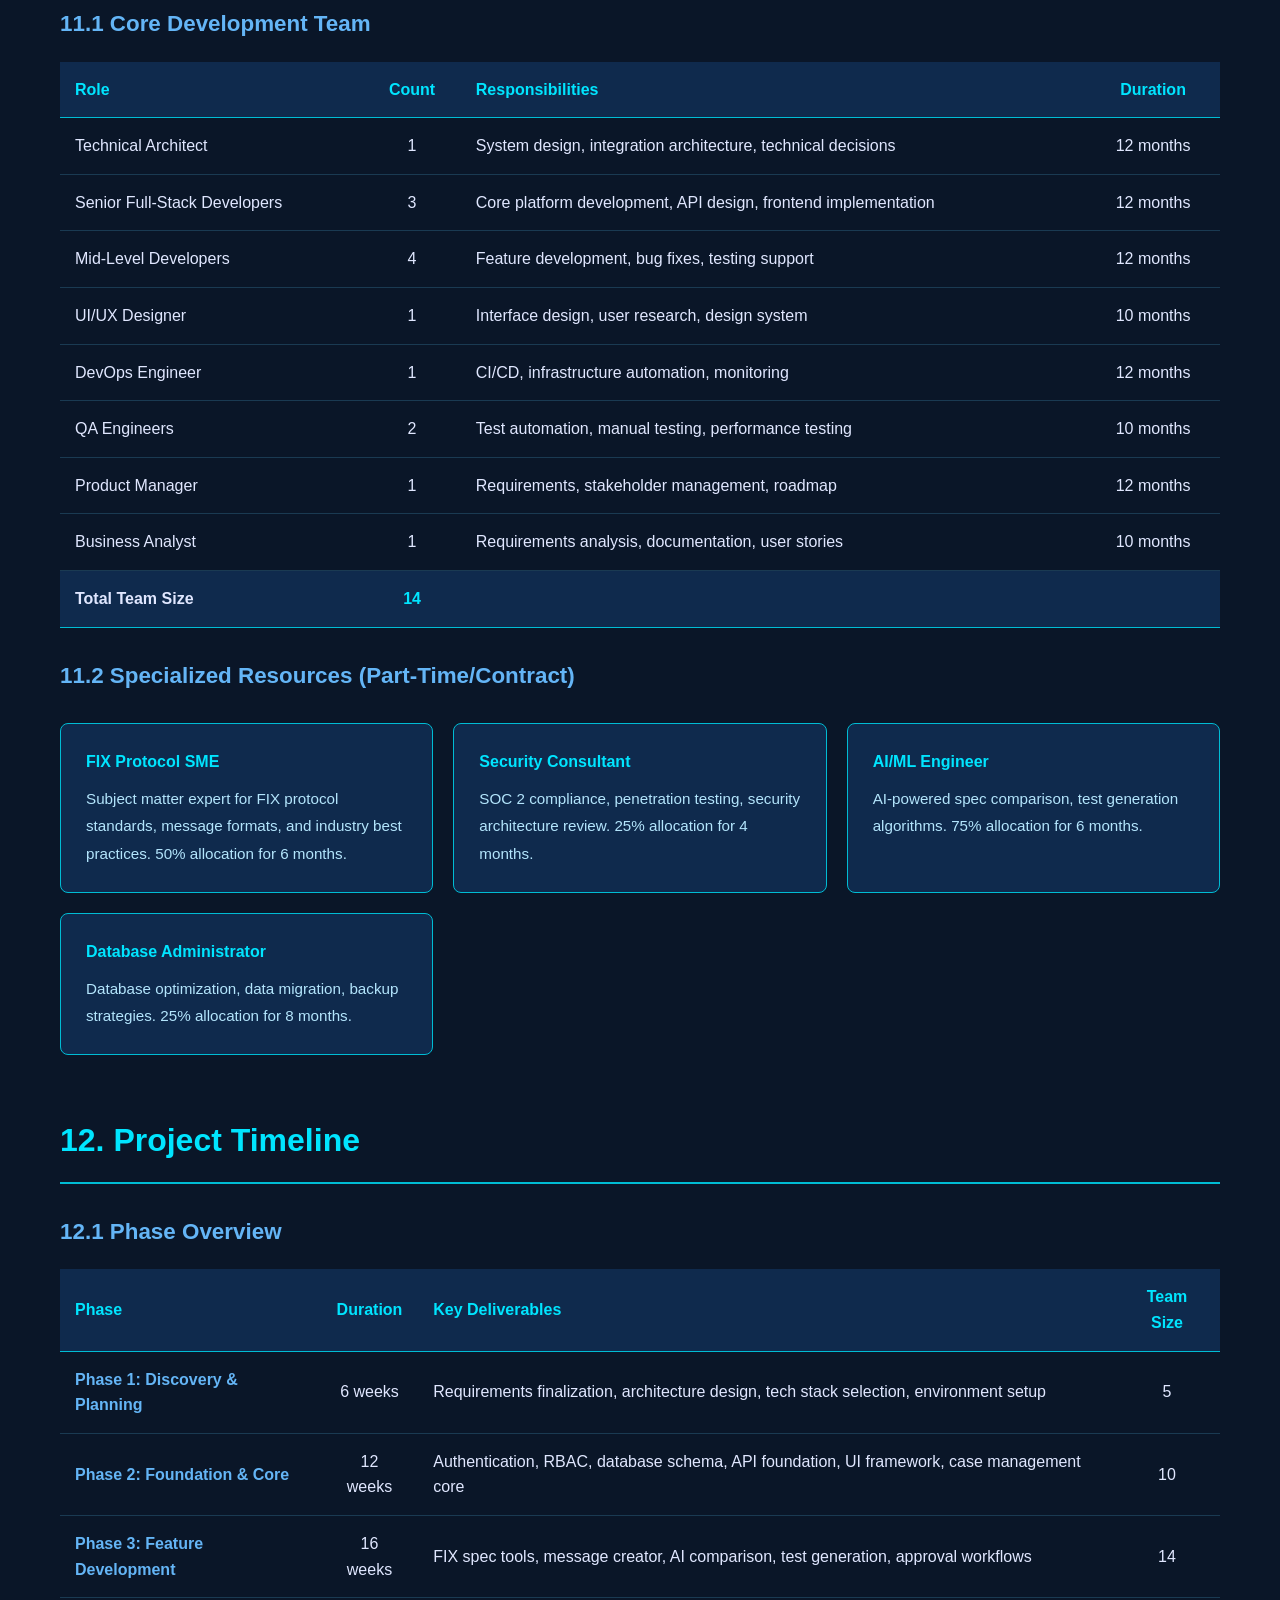
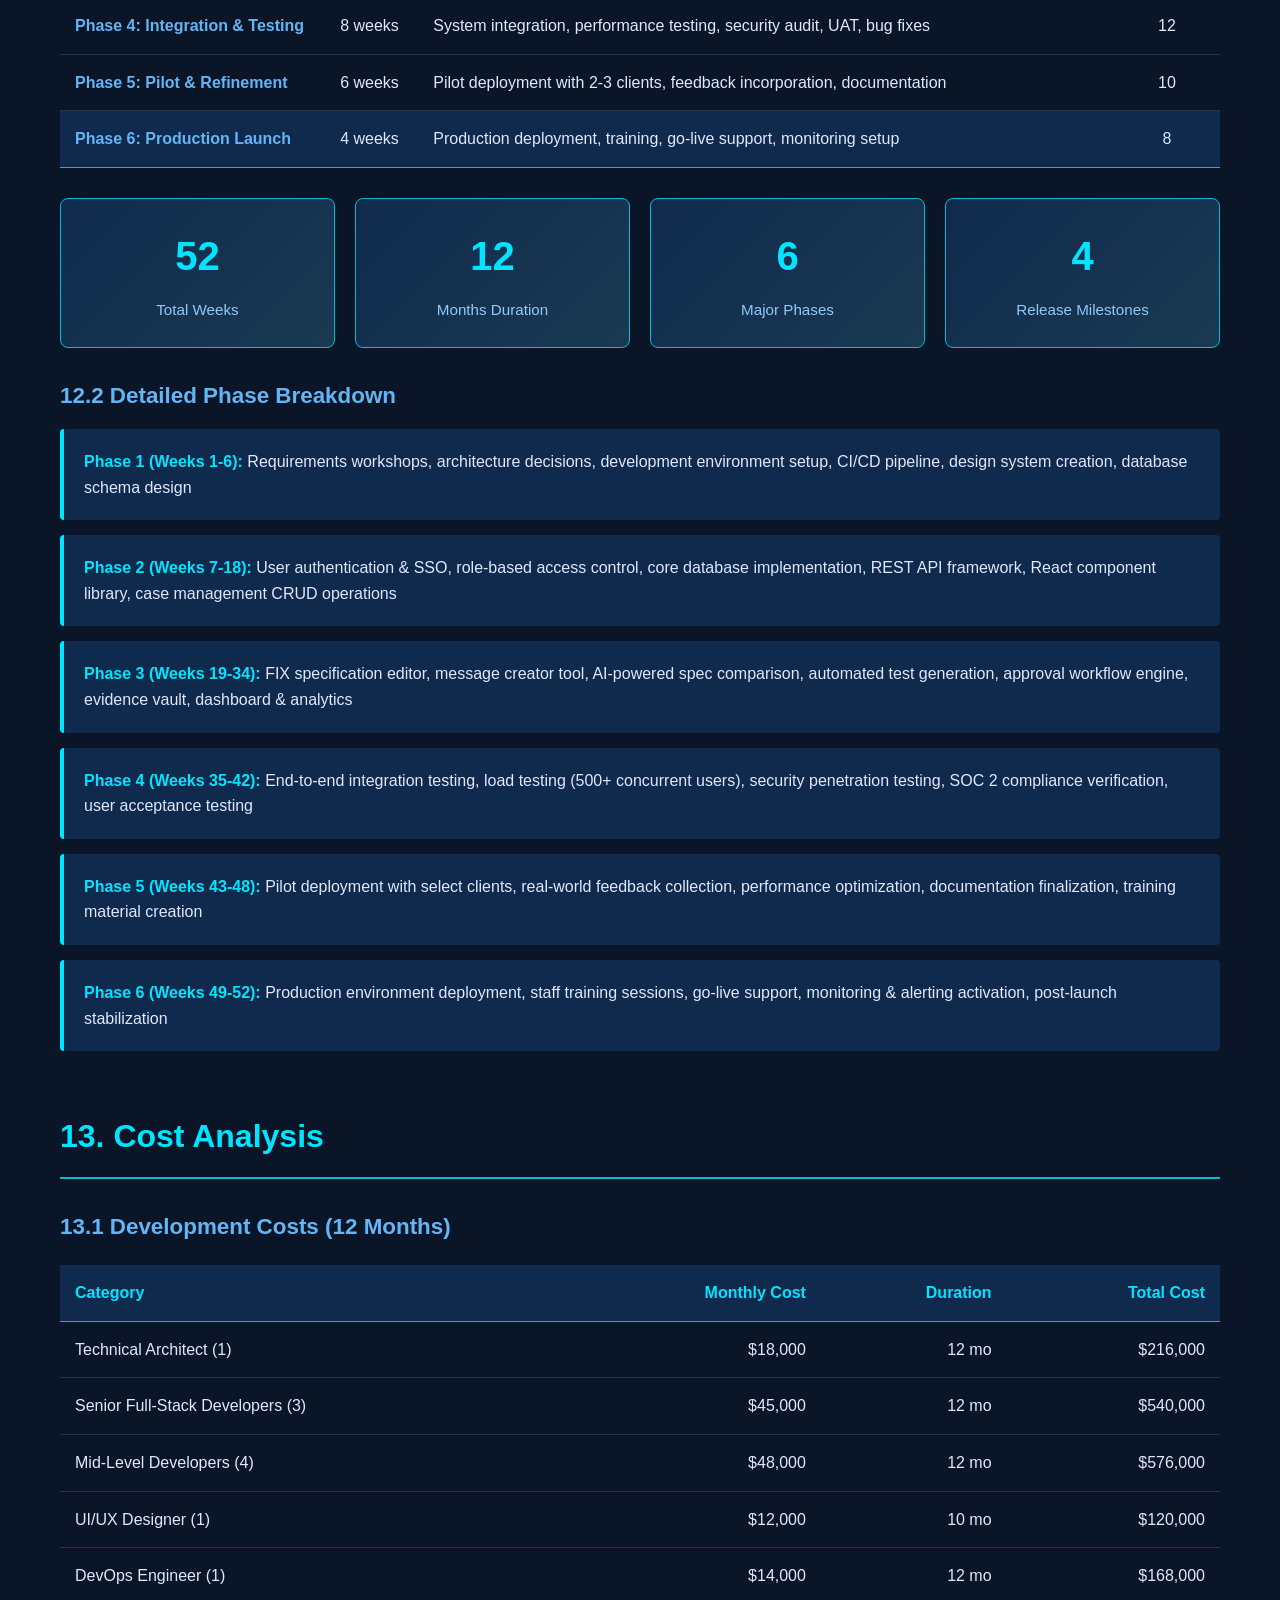
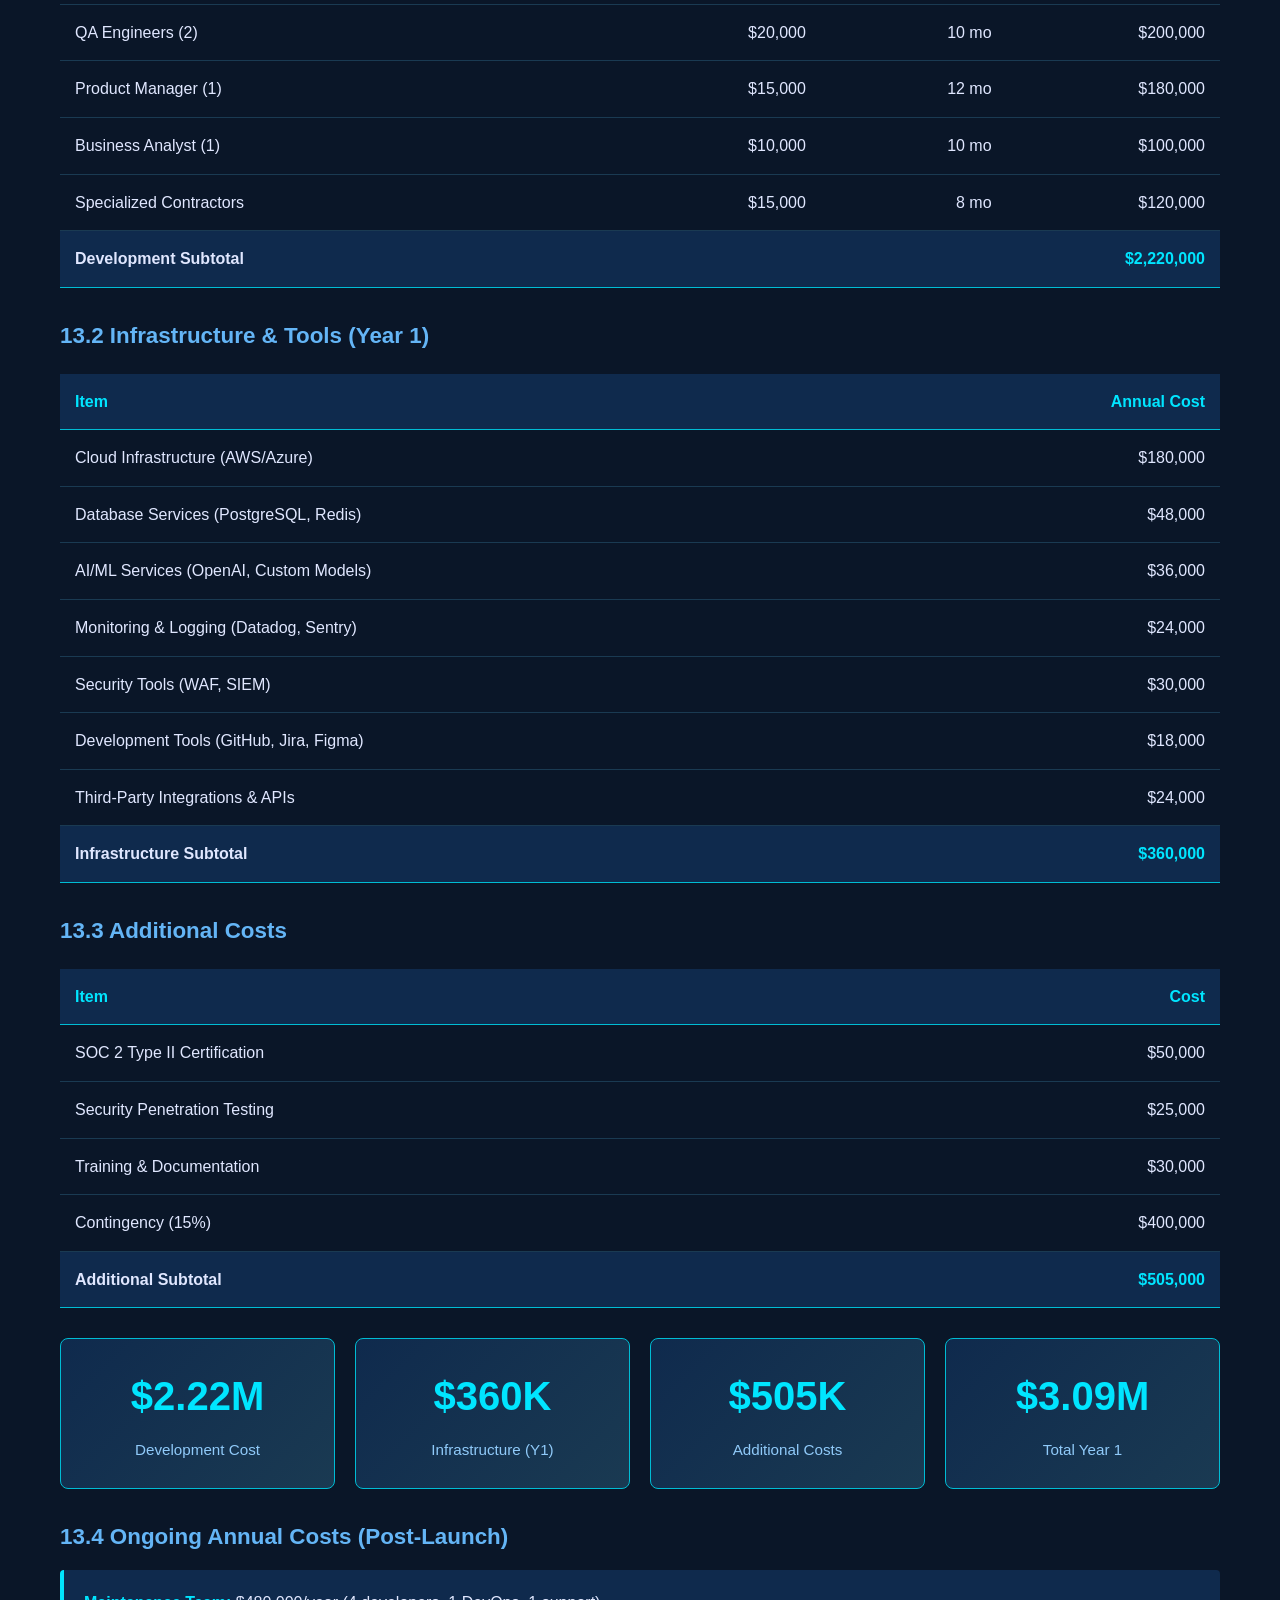
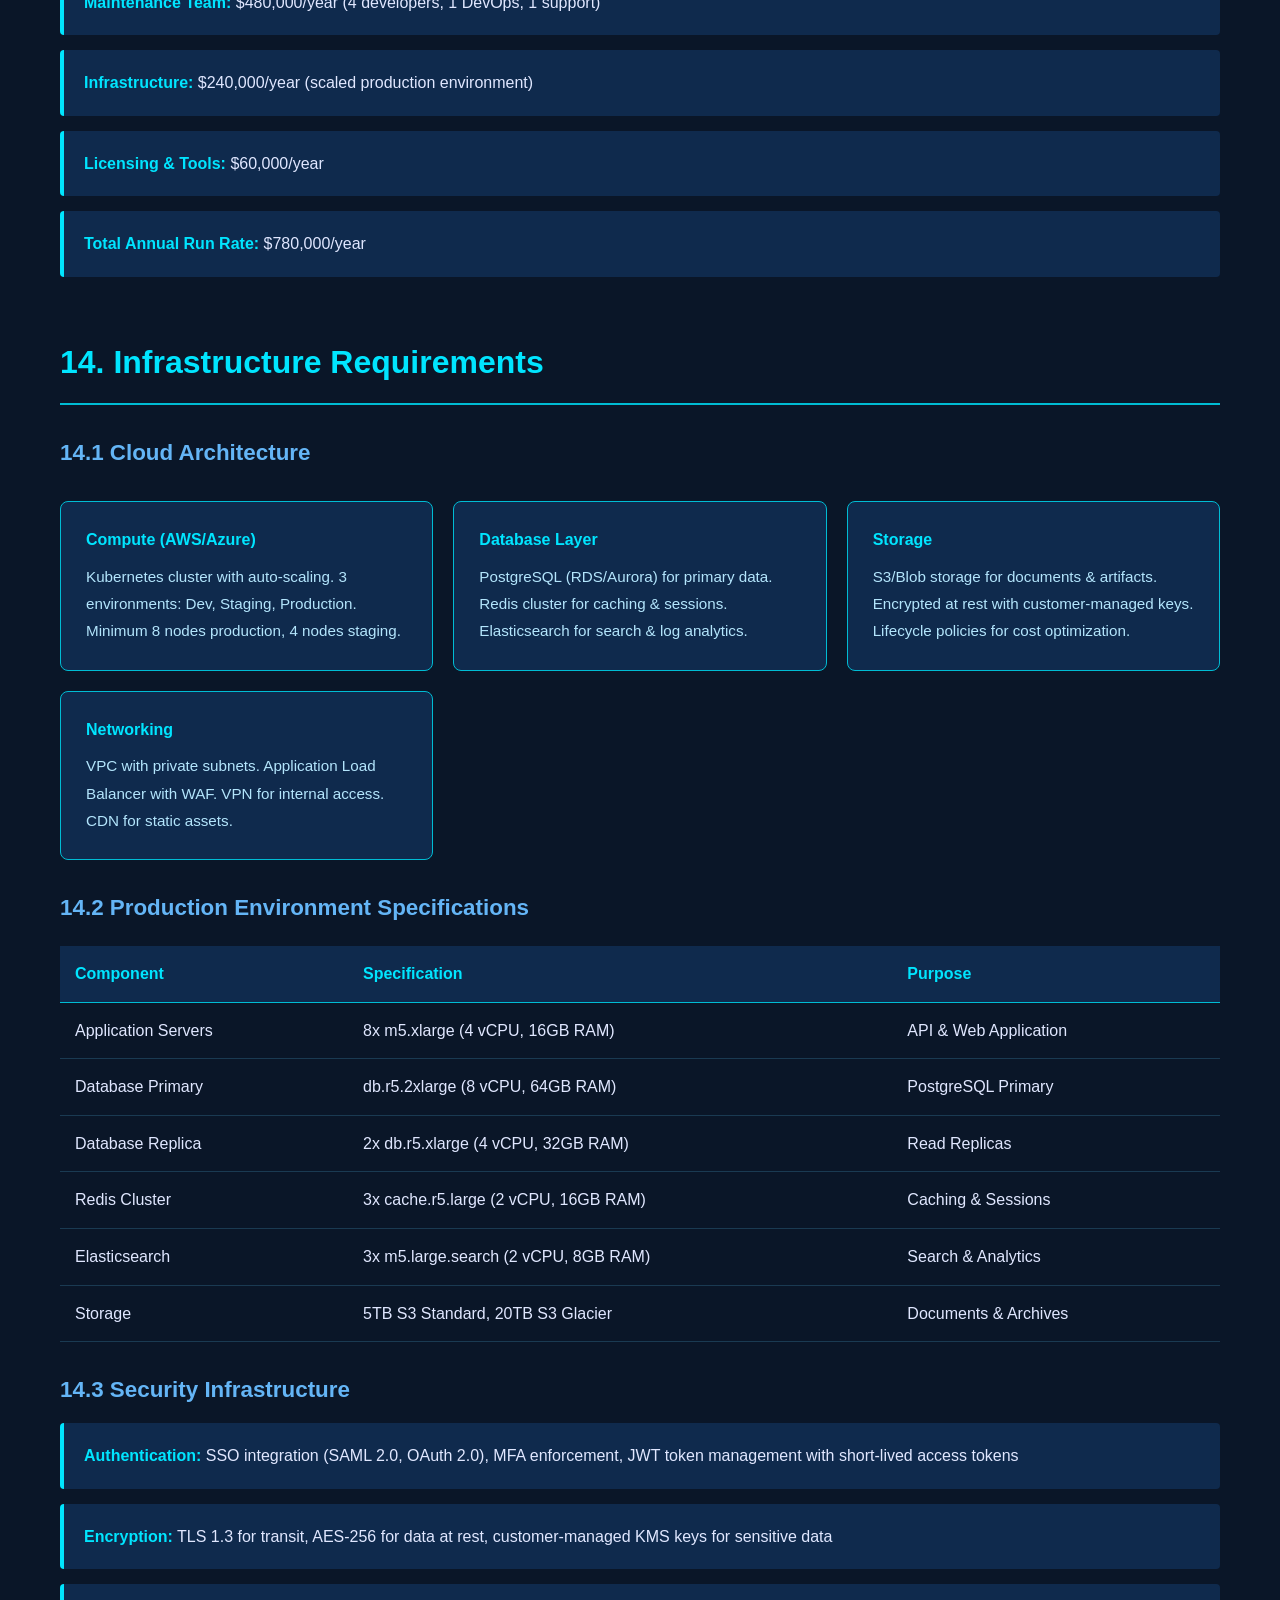
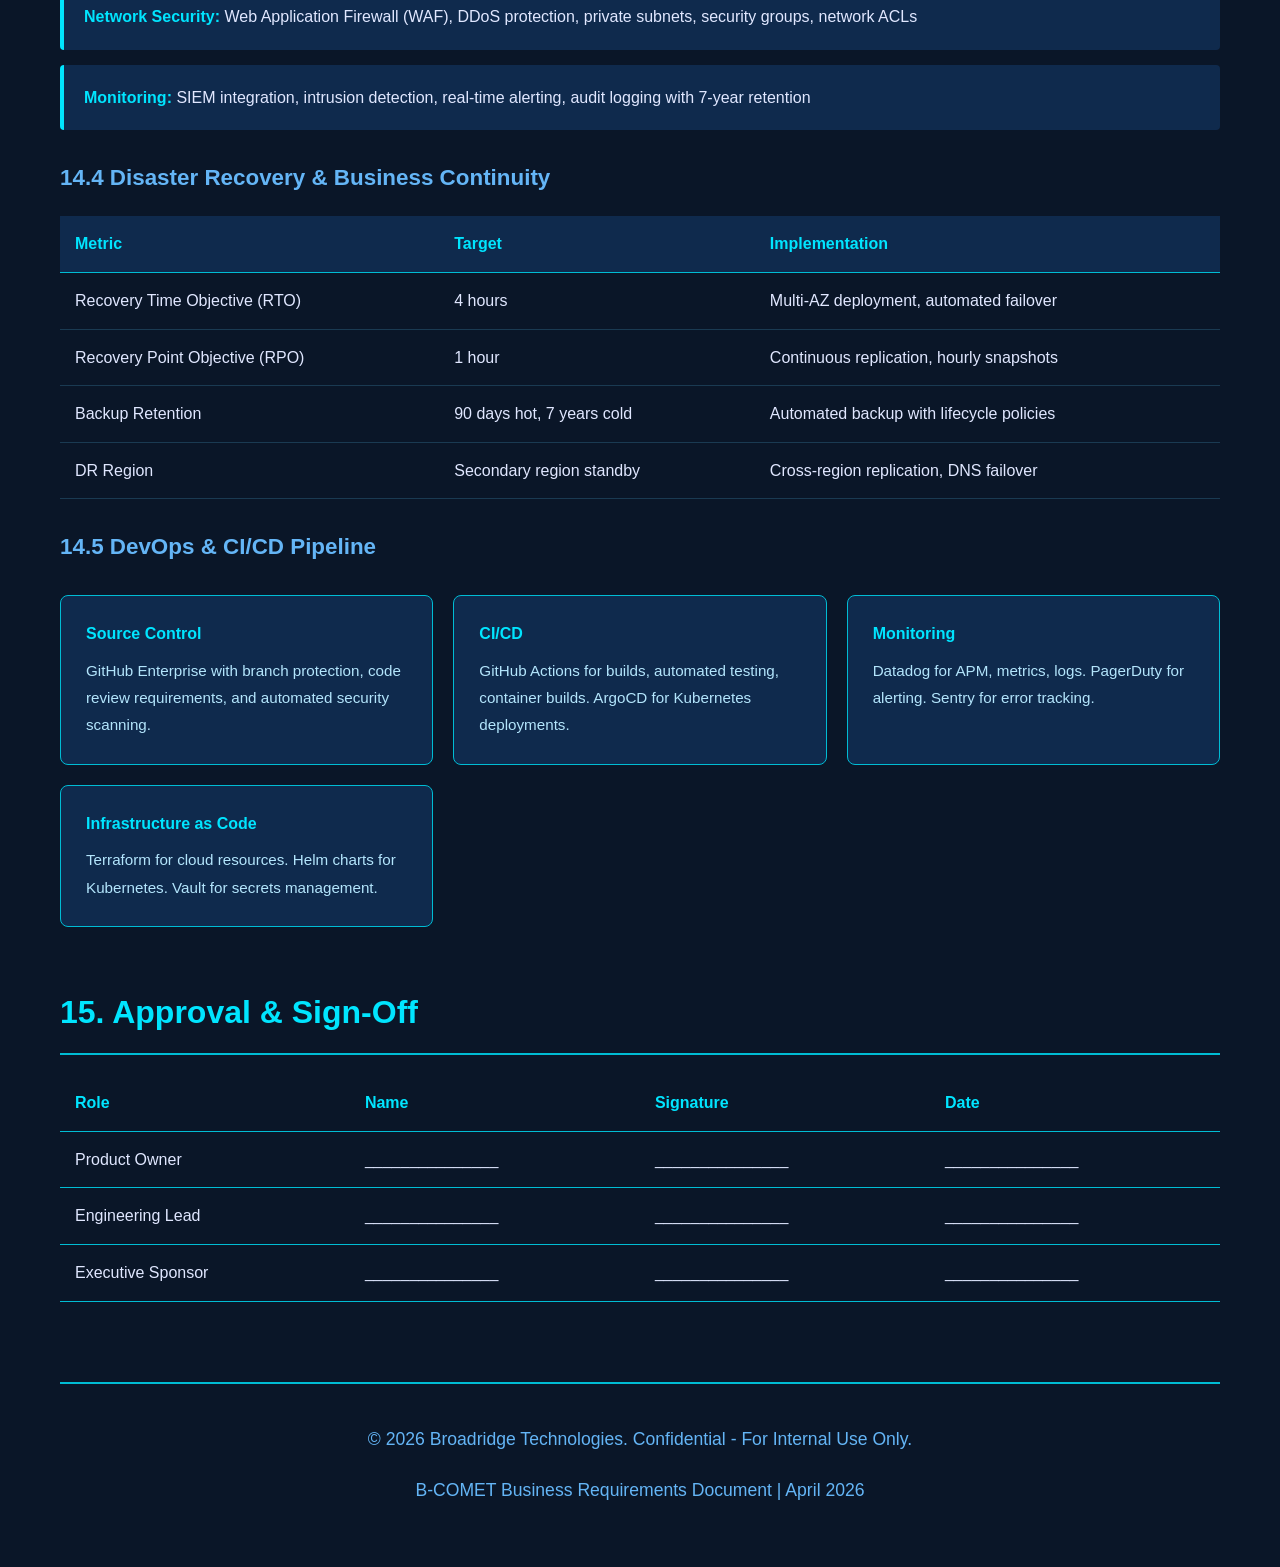
==== commit 258ae46f: "feat: add detailed BRD sections for resource estimation, timeline, cost, and infrastructure Include " ====
--- a/public/BRD-B-COMET-FINAL.html
+++ b/public/BRD-B-COMET-FINAL.html
@@ -63,6 +63,10 @@
                 <li><a href="#user-workflows">User Workflows</a></li>
                 <li><a href="#success-metrics">Success Metrics</a></li>
                 <li><a href="#risks">Risk Management</a></li>
+                <li><a href="#resource-estimation">Resource Estimation</a></li>
+                <li><a href="#timeline">Project Timeline</a></li>
+                <li><a href="#cost-analysis">Cost Analysis</a></li>
+                <li><a href="#infrastructure">Infrastructure Requirements</a></li>
                 <li><a href="#approval">Approvals</a></li>
             </ul>
         </div>
@@ -196,8 +200,194 @@
             <div class="requirement"><strong>Risk 4 - Client Adoption:</strong> Mitigation: Comprehensive training, change management</div>
         </section>
 
+        <section id="resource-estimation">
+            <h2>11. Resource Estimation</h2>
+            
+            <h3>11.1 Core Development Team</h3>
+            <table style="width: 100%; border-collapse: collapse; margin: 20px 0;">
+                <tr style="border-bottom: 1px solid #00bcd4; background-color: #0f2a4d;">
+                    <th style="text-align: left; padding: 15px; color: #00e5ff;">Role</th>
+                    <th style="text-align: center; padding: 15px; color: #00e5ff;">Count</th>
+                    <th style="text-align: left; padding: 15px; color: #00e5ff;">Responsibilities</th>
+                    <th style="text-align: center; padding: 15px; color: #00e5ff;">Duration</th>
+                </tr>
+                <tr style="border-bottom: 1px solid #1a3a52;"><td style="padding: 15px;">Technical Architect</td><td style="padding: 15px; text-align: center;">1</td><td style="padding: 15px;">System design, integration architecture, technical decisions</td><td style="padding: 15px; text-align: center;">12 months</td></tr>
+                <tr style="border-bottom: 1px solid #1a3a52;"><td style="padding: 15px;">Senior Full-Stack Developers</td><td style="padding: 15px; text-align: center;">3</td><td style="padding: 15px;">Core platform development, API design, frontend implementation</td><td style="padding: 15px; text-align: center;">12 months</td></tr>
+                <tr style="border-bottom: 1px solid #1a3a52;"><td style="padding: 15px;">Mid-Level Developers</td><td style="padding: 15px; text-align: center;">4</td><td style="padding: 15px;">Feature development, bug fixes, testing support</td><td style="padding: 15px; text-align: center;">12 months</td></tr>
+                <tr style="border-bottom: 1px solid #1a3a52;"><td style="padding: 15px;">UI/UX Designer</td><td style="padding: 15px; text-align: center;">1</td><td style="padding: 15px;">Interface design, user research, design system</td><td style="padding: 15px; text-align: center;">10 months</td></tr>
+                <tr style="border-bottom: 1px solid #1a3a52;"><td style="padding: 15px;">DevOps Engineer</td><td style="padding: 15px; text-align: center;">1</td><td style="padding: 15px;">CI/CD, infrastructure automation, monitoring</td><td style="padding: 15px; text-align: center;">12 months</td></tr>
+                <tr style="border-bottom: 1px solid #1a3a52;"><td style="padding: 15px;">QA Engineers</td><td style="padding: 15px; text-align: center;">2</td><td style="padding: 15px;">Test automation, manual testing, performance testing</td><td style="padding: 15px; text-align: center;">10 months</td></tr>
+                <tr style="border-bottom: 1px solid #1a3a52;"><td style="padding: 15px;">Product Manager</td><td style="padding: 15px; text-align: center;">1</td><td style="padding: 15px;">Requirements, stakeholder management, roadmap</td><td style="padding: 15px; text-align: center;">12 months</td></tr>
+                <tr style="border-bottom: 1px solid #1a3a52;"><td style="padding: 15px;">Business Analyst</td><td style="padding: 15px; text-align: center;">1</td><td style="padding: 15px;">Requirements analysis, documentation, user stories</td><td style="padding: 15px; text-align: center;">10 months</td></tr>
+                <tr style="border-bottom: 1px solid #00bcd4; background-color: #0f2a4d;"><td style="padding: 15px; font-weight: bold;">Total Team Size</td><td style="padding: 15px; text-align: center; font-weight: bold; color: #00e5ff;">14</td><td style="padding: 15px;"></td><td style="padding: 15px;"></td></tr>
+            </table>
+
+            <h3>11.2 Specialized Resources (Part-Time/Contract)</h3>
+            <div class="feature-grid">
+                <div class="feature-card"><h4>FIX Protocol SME</h4><p>Subject matter expert for FIX protocol standards, message formats, and industry best practices. 50% allocation for 6 months.</p></div>
+                <div class="feature-card"><h4>Security Consultant</h4><p>SOC 2 compliance, penetration testing, security architecture review. 25% allocation for 4 months.</p></div>
+                <div class="feature-card"><h4>AI/ML Engineer</h4><p>AI-powered spec comparison, test generation algorithms. 75% allocation for 6 months.</p></div>
+                <div class="feature-card"><h4>Database Administrator</h4><p>Database optimization, data migration, backup strategies. 25% allocation for 8 months.</p></div>
+            </div>
+        </section>
+
+        <section id="timeline">
+            <h2>12. Project Timeline</h2>
+            
+            <h3>12.1 Phase Overview</h3>
+            <table style="width: 100%; border-collapse: collapse; margin: 20px 0;">
+                <tr style="border-bottom: 1px solid #00bcd4; background-color: #0f2a4d;">
+                    <th style="text-align: left; padding: 15px; color: #00e5ff;">Phase</th>
+                    <th style="text-align: center; padding: 15px; color: #00e5ff;">Duration</th>
+                    <th style="text-align: left; padding: 15px; color: #00e5ff;">Key Deliverables</th>
+                    <th style="text-align: center; padding: 15px; color: #00e5ff;">Team Size</th>
+                </tr>
+                <tr style="border-bottom: 1px solid #1a3a52;"><td style="padding: 15px; color: #64b5f6; font-weight: bold;">Phase 1: Discovery & Planning</td><td style="padding: 15px; text-align: center;">6 weeks</td><td style="padding: 15px;">Requirements finalization, architecture design, tech stack selection, environment setup</td><td style="padding: 15px; text-align: center;">5</td></tr>
+                <tr style="border-bottom: 1px solid #1a3a52;"><td style="padding: 15px; color: #64b5f6; font-weight: bold;">Phase 2: Foundation & Core</td><td style="padding: 15px; text-align: center;">12 weeks</td><td style="padding: 15px;">Authentication, RBAC, database schema, API foundation, UI framework, case management core</td><td style="padding: 15px; text-align: center;">10</td></tr>
+                <tr style="border-bottom: 1px solid #1a3a52;"><td style="padding: 15px; color: #64b5f6; font-weight: bold;">Phase 3: Feature Development</td><td style="padding: 15px; text-align: center;">16 weeks</td><td style="padding: 15px;">FIX spec tools, message creator, AI comparison, test generation, approval workflows</td><td style="padding: 15px; text-align: center;">14</td></tr>
+                <tr style="border-bottom: 1px solid #1a3a52;"><td style="padding: 15px; color: #64b5f6; font-weight: bold;">Phase 4: Integration & Testing</td><td style="padding: 15px; text-align: center;">8 weeks</td><td style="padding: 15px;">System integration, performance testing, security audit, UAT, bug fixes</td><td style="padding: 15px; text-align: center;">12</td></tr>
+                <tr style="border-bottom: 1px solid #1a3a52;"><td style="padding: 15px; color: #64b5f6; font-weight: bold;">Phase 5: Pilot & Refinement</td><td style="padding: 15px; text-align: center;">6 weeks</td><td style="padding: 15px;">Pilot deployment with 2-3 clients, feedback incorporation, documentation</td><td style="padding: 15px; text-align: center;">10</td></tr>
+                <tr style="border-bottom: 1px solid #00bcd4; background-color: #0f2a4d;"><td style="padding: 15px; color: #64b5f6; font-weight: bold;">Phase 6: Production Launch</td><td style="padding: 15px; text-align: center;">4 weeks</td><td style="padding: 15px;">Production deployment, training, go-live support, monitoring setup</td><td style="padding: 15px; text-align: center;">8</td></tr>
+            </table>
+
+            <div class="metrics-grid">
+                <div class="metric"><div class="metric-value">52</div><div class="metric-label">Total Weeks</div></div>
+                <div class="metric"><div class="metric-value">12</div><div class="metric-label">Months Duration</div></div>
+                <div class="metric"><div class="metric-value">6</div><div class="metric-label">Major Phases</div></div>
+                <div class="metric"><div class="metric-value">4</div><div class="metric-label">Release Milestones</div></div>
+            </div>
+
+            <h3>12.2 Detailed Phase Breakdown</h3>
+            <div class="requirement"><strong>Phase 1 (Weeks 1-6):</strong> Requirements workshops, architecture decisions, development environment setup, CI/CD pipeline, design system creation, database schema design</div>
+            <div class="requirement"><strong>Phase 2 (Weeks 7-18):</strong> User authentication & SSO, role-based access control, core database implementation, REST API framework, React component library, case management CRUD operations</div>
+            <div class="requirement"><strong>Phase 3 (Weeks 19-34):</strong> FIX specification editor, message creator tool, AI-powered spec comparison, automated test generation, approval workflow engine, evidence vault, dashboard & analytics</div>
+            <div class="requirement"><strong>Phase 4 (Weeks 35-42):</strong> End-to-end integration testing, load testing (500+ concurrent users), security penetration testing, SOC 2 compliance verification, user acceptance testing</div>
+            <div class="requirement"><strong>Phase 5 (Weeks 43-48):</strong> Pilot deployment with select clients, real-world feedback collection, performance optimization, documentation finalization, training material creation</div>
+            <div class="requirement"><strong>Phase 6 (Weeks 49-52):</strong> Production environment deployment, staff training sessions, go-live support, monitoring & alerting activation, post-launch stabilization</div>
+        </section>
+
+        <section id="cost-analysis">
+            <h2>13. Cost Analysis</h2>
+            
+            <h3>13.1 Development Costs (12 Months)</h3>
+            <table style="width: 100%; border-collapse: collapse; margin: 20px 0;">
+                <tr style="border-bottom: 1px solid #00bcd4; background-color: #0f2a4d;">
+                    <th style="text-align: left; padding: 15px; color: #00e5ff;">Category</th>
+                    <th style="text-align: right; padding: 15px; color: #00e5ff;">Monthly Cost</th>
+                    <th style="text-align: right; padding: 15px; color: #00e5ff;">Duration</th>
+                    <th style="text-align: right; padding: 15px; color: #00e5ff;">Total Cost</th>
+                </tr>
+                <tr style="border-bottom: 1px solid #1a3a52;"><td style="padding: 15px;">Technical Architect (1)</td><td style="padding: 15px; text-align: right;">$18,000</td><td style="padding: 15px; text-align: right;">12 mo</td><td style="padding: 15px; text-align: right;">$216,000</td></tr>
+                <tr style="border-bottom: 1px solid #1a3a52;"><td style="padding: 15px;">Senior Full-Stack Developers (3)</td><td style="padding: 15px; text-align: right;">$45,000</td><td style="padding: 15px; text-align: right;">12 mo</td><td style="padding: 15px; text-align: right;">$540,000</td></tr>
+                <tr style="border-bottom: 1px solid #1a3a52;"><td style="padding: 15px;">Mid-Level Developers (4)</td><td style="padding: 15px; text-align: right;">$48,000</td><td style="padding: 15px; text-align: right;">12 mo</td><td style="padding: 15px; text-align: right;">$576,000</td></tr>
+                <tr style="border-bottom: 1px solid #1a3a52;"><td style="padding: 15px;">UI/UX Designer (1)</td><td style="padding: 15px; text-align: right;">$12,000</td><td style="padding: 15px; text-align: right;">10 mo</td><td style="padding: 15px; text-align: right;">$120,000</td></tr>
+                <tr style="border-bottom: 1px solid #1a3a52;"><td style="padding: 15px;">DevOps Engineer (1)</td><td style="padding: 15px; text-align: right;">$14,000</td><td style="padding: 15px; text-align: right;">12 mo</td><td style="padding: 15px; text-align: right;">$168,000</td></tr>
+                <tr style="border-bottom: 1px solid #1a3a52;"><td style="padding: 15px;">QA Engineers (2)</td><td style="padding: 15px; text-align: right;">$20,000</td><td style="padding: 15px; text-align: right;">10 mo</td><td style="padding: 15px; text-align: right;">$200,000</td></tr>
+                <tr style="border-bottom: 1px solid #1a3a52;"><td style="padding: 15px;">Product Manager (1)</td><td style="padding: 15px; text-align: right;">$15,000</td><td style="padding: 15px; text-align: right;">12 mo</td><td style="padding: 15px; text-align: right;">$180,000</td></tr>
+                <tr style="border-bottom: 1px solid #1a3a52;"><td style="padding: 15px;">Business Analyst (1)</td><td style="padding: 15px; text-align: right;">$10,000</td><td style="padding: 15px; text-align: right;">10 mo</td><td style="padding: 15px; text-align: right;">$100,000</td></tr>
+                <tr style="border-bottom: 1px solid #1a3a52;"><td style="padding: 15px;">Specialized Contractors</td><td style="padding: 15px; text-align: right;">$15,000</td><td style="padding: 15px; text-align: right;">8 mo</td><td style="padding: 15px; text-align: right;">$120,000</td></tr>
+                <tr style="border-bottom: 1px solid #00bcd4; background-color: #0f2a4d;"><td style="padding: 15px; font-weight: bold;">Development Subtotal</td><td style="padding: 15px;"></td><td style="padding: 15px;"></td><td style="padding: 15px; text-align: right; font-weight: bold; color: #00e5ff;">$2,220,000</td></tr>
+            </table>
+
+            <h3>13.2 Infrastructure & Tools (Year 1)</h3>
+            <table style="width: 100%; border-collapse: collapse; margin: 20px 0;">
+                <tr style="border-bottom: 1px solid #00bcd4; background-color: #0f2a4d;">
+                    <th style="text-align: left; padding: 15px; color: #00e5ff;">Item</th>
+                    <th style="text-align: right; padding: 15px; color: #00e5ff;">Annual Cost</th>
+                </tr>
+                <tr style="border-bottom: 1px solid #1a3a52;"><td style="padding: 15px;">Cloud Infrastructure (AWS/Azure)</td><td style="padding: 15px; text-align: right;">$180,000</td></tr>
+                <tr style="border-bottom: 1px solid #1a3a52;"><td style="padding: 15px;">Database Services (PostgreSQL, Redis)</td><td style="padding: 15px; text-align: right;">$48,000</td></tr>
+                <tr style="border-bottom: 1px solid #1a3a52;"><td style="padding: 15px;">AI/ML Services (OpenAI, Custom Models)</td><td style="padding: 15px; text-align: right;">$36,000</td></tr>
+                <tr style="border-bottom: 1px solid #1a3a52;"><td style="padding: 15px;">Monitoring & Logging (Datadog, Sentry)</td><td style="padding: 15px; text-align: right;">$24,000</td></tr>
+                <tr style="border-bottom: 1px solid #1a3a52;"><td style="padding: 15px;">Security Tools (WAF, SIEM)</td><td style="padding: 15px; text-align: right;">$30,000</td></tr>
+                <tr style="border-bottom: 1px solid #1a3a52;"><td style="padding: 15px;">Development Tools (GitHub, Jira, Figma)</td><td style="padding: 15px; text-align: right;">$18,000</td></tr>
+                <tr style="border-bottom: 1px solid #1a3a52;"><td style="padding: 15px;">Third-Party Integrations & APIs</td><td style="padding: 15px; text-align: right;">$24,000</td></tr>
+                <tr style="border-bottom: 1px solid #00bcd4; background-color: #0f2a4d;"><td style="padding: 15px; font-weight: bold;">Infrastructure Subtotal</td><td style="padding: 15px; text-align: right; font-weight: bold; color: #00e5ff;">$360,000</td></tr>
+            </table>
+
+            <h3>13.3 Additional Costs</h3>
+            <table style="width: 100%; border-collapse: collapse; margin: 20px 0;">
+                <tr style="border-bottom: 1px solid #00bcd4; background-color: #0f2a4d;">
+                    <th style="text-align: left; padding: 15px; color: #00e5ff;">Item</th>
+                    <th style="text-align: right; padding: 15px; color: #00e5ff;">Cost</th>
+                </tr>
+                <tr style="border-bottom: 1px solid #1a3a52;"><td style="padding: 15px;">SOC 2 Type II Certification</td><td style="padding: 15px; text-align: right;">$50,000</td></tr>
+                <tr style="border-bottom: 1px solid #1a3a52;"><td style="padding: 15px;">Security Penetration Testing</td><td style="padding: 15px; text-align: right;">$25,000</td></tr>
+                <tr style="border-bottom: 1px solid #1a3a52;"><td style="padding: 15px;">Training & Documentation</td><td style="padding: 15px; text-align: right;">$30,000</td></tr>
+                <tr style="border-bottom: 1px solid #1a3a52;"><td style="padding: 15px;">Contingency (15%)</td><td style="padding: 15px; text-align: right;">$400,000</td></tr>
+                <tr style="border-bottom: 1px solid #00bcd4; background-color: #0f2a4d;"><td style="padding: 15px; font-weight: bold;">Additional Subtotal</td><td style="padding: 15px; text-align: right; font-weight: bold; color: #00e5ff;">$505,000</td></tr>
+            </table>
+
+            <div class="metrics-grid">
+                <div class="metric"><div class="metric-value">$2.22M</div><div class="metric-label">Development Cost</div></div>
+                <div class="metric"><div class="metric-value">$360K</div><div class="metric-label">Infrastructure (Y1)</div></div>
+                <div class="metric"><div class="metric-value">$505K</div><div class="metric-label">Additional Costs</div></div>
+                <div class="metric"><div class="metric-value">$3.09M</div><div class="metric-label">Total Year 1</div></div>
+            </div>
+
+            <h3>13.4 Ongoing Annual Costs (Post-Launch)</h3>
+            <div class="requirement"><strong>Maintenance Team:</strong> $480,000/year (4 developers, 1 DevOps, 1 support)</div>
+            <div class="requirement"><strong>Infrastructure:</strong> $240,000/year (scaled production environment)</div>
+            <div class="requirement"><strong>Licensing & Tools:</strong> $60,000/year</div>
+            <div class="requirement"><strong>Total Annual Run Rate:</strong> $780,000/year</div>
+        </section>
+
+        <section id="infrastructure">
+            <h2>14. Infrastructure Requirements</h2>
+            
+            <h3>14.1 Cloud Architecture</h3>
+            <div class="feature-grid">
+                <div class="feature-card"><h4>Compute (AWS/Azure)</h4><p>Kubernetes cluster with auto-scaling. 3 environments: Dev, Staging, Production. Minimum 8 nodes production, 4 nodes staging.</p></div>
+                <div class="feature-card"><h4>Database Layer</h4><p>PostgreSQL (RDS/Aurora) for primary data. Redis cluster for caching & sessions. Elasticsearch for search & log analytics.</p></div>
+                <div class="feature-card"><h4>Storage</h4><p>S3/Blob storage for documents & artifacts. Encrypted at rest with customer-managed keys. Lifecycle policies for cost optimization.</p></div>
+                <div class="feature-card"><h4>Networking</h4><p>VPC with private subnets. Application Load Balancer with WAF. VPN for internal access. CDN for static assets.</p></div>
+            </div>
+
+            <h3>14.2 Production Environment Specifications</h3>
+            <table style="width: 100%; border-collapse: collapse; margin: 20px 0;">
+                <tr style="border-bottom: 1px solid #00bcd4; background-color: #0f2a4d;">
+                    <th style="text-align: left; padding: 15px; color: #00e5ff;">Component</th>
+                    <th style="text-align: left; padding: 15px; color: #00e5ff;">Specification</th>
+                    <th style="text-align: left; padding: 15px; color: #00e5ff;">Purpose</th>
+                </tr>
+                <tr style="border-bottom: 1px solid #1a3a52;"><td style="padding: 15px;">Application Servers</td><td style="padding: 15px;">8x m5.xlarge (4 vCPU, 16GB RAM)</td><td style="padding: 15px;">API & Web Application</td></tr>
+                <tr style="border-bottom: 1px solid #1a3a52;"><td style="padding: 15px;">Database Primary</td><td style="padding: 15px;">db.r5.2xlarge (8 vCPU, 64GB RAM)</td><td style="padding: 15px;">PostgreSQL Primary</td></tr>
+                <tr style="border-bottom: 1px solid #1a3a52;"><td style="padding: 15px;">Database Replica</td><td style="padding: 15px;">2x db.r5.xlarge (4 vCPU, 32GB RAM)</td><td style="padding: 15px;">Read Replicas</td></tr>
+                <tr style="border-bottom: 1px solid #1a3a52;"><td style="padding: 15px;">Redis Cluster</td><td style="padding: 15px;">3x cache.r5.large (2 vCPU, 16GB RAM)</td><td style="padding: 15px;">Caching & Sessions</td></tr>
+                <tr style="border-bottom: 1px solid #1a3a52;"><td style="padding: 15px;">Elasticsearch</td><td style="padding: 15px;">3x m5.large.search (2 vCPU, 8GB RAM)</td><td style="padding: 15px;">Search & Analytics</td></tr>
+                <tr style="border-bottom: 1px solid #1a3a52;"><td style="padding: 15px;">Storage</td><td style="padding: 15px;">5TB S3 Standard, 20TB S3 Glacier</td><td style="padding: 15px;">Documents & Archives</td></tr>
+            </table>
+
+            <h3>14.3 Security Infrastructure</h3>
+            <div class="requirement"><strong>Authentication:</strong> SSO integration (SAML 2.0, OAuth 2.0), MFA enforcement, JWT token management with short-lived access tokens</div>
+            <div class="requirement"><strong>Encryption:</strong> TLS 1.3 for transit, AES-256 for data at rest, customer-managed KMS keys for sensitive data</div>
+            <div class="requirement"><strong>Network Security:</strong> Web Application Firewall (WAF), DDoS protection, private subnets, security groups, network ACLs</div>
+            <div class="requirement"><strong>Monitoring:</strong> SIEM integration, intrusion detection, real-time alerting, audit logging with 7-year retention</div>
+
+            <h3>14.4 Disaster Recovery & Business Continuity</h3>
+            <table style="width: 100%; border-collapse: collapse; margin: 20px 0;">
+                <tr style="border-bottom: 1px solid #00bcd4; background-color: #0f2a4d;">
+                    <th style="text-align: left; padding: 15px; color: #00e5ff;">Metric</th>
+                    <th style="text-align: left; padding: 15px; color: #00e5ff;">Target</th>
+                    <th style="text-align: left; padding: 15px; color: #00e5ff;">Implementation</th>
+                </tr>
+                <tr style="border-bottom: 1px solid #1a3a52;"><td style="padding: 15px;">Recovery Time Objective (RTO)</td><td style="padding: 15px;">4 hours</td><td style="padding: 15px;">Multi-AZ deployment, automated failover</td></tr>
+                <tr style="border-bottom: 1px solid #1a3a52;"><td style="padding: 15px;">Recovery Point Objective (RPO)</td><td style="padding: 15px;">1 hour</td><td style="padding: 15px;">Continuous replication, hourly snapshots</td></tr>
+                <tr style="border-bottom: 1px solid #1a3a52;"><td style="padding: 15px;">Backup Retention</td><td style="padding: 15px;">90 days hot, 7 years cold</td><td style="padding: 15px;">Automated backup with lifecycle policies</td></tr>
+                <tr style="border-bottom: 1px solid #1a3a52;"><td style="padding: 15px;">DR Region</td><td style="padding: 15px;">Secondary region standby</td><td style="padding: 15px;">Cross-region replication, DNS failover</td></tr>
+            </table>
+
+            <h3>14.5 DevOps & CI/CD Pipeline</h3>
+            <div class="feature-grid">
+                <div class="feature-card"><h4>Source Control</h4><p>GitHub Enterprise with branch protection, code review requirements, and automated security scanning.</p></div>
+                <div class="feature-card"><h4>CI/CD</h4><p>GitHub Actions for builds, automated testing, container builds. ArgoCD for Kubernetes deployments.</p></div>
+                <div class="feature-card"><h4>Monitoring</h4><p>Datadog for APM, metrics, logs. PagerDuty for alerting. Sentry for error tracking.</p></div>
+                <div class="feature-card"><h4>Infrastructure as Code</h4><p>Terraform for cloud resources. Helm charts for Kubernetes. Vault for secrets management.</p></div>
+            </div>
+        </section>
+
         <section id="approval">
-            <h2>11. Approval & Sign-Off</h2>
+            <h2>15. Approval & Sign-Off</h2>
             <table style="width: 100%; border-collapse: collapse;">
                 <tr style="border-bottom: 1px solid #00bcd4;">
                     <th style="text-align: left; padding: 15px; color: #00e5ff;">Role</th>
